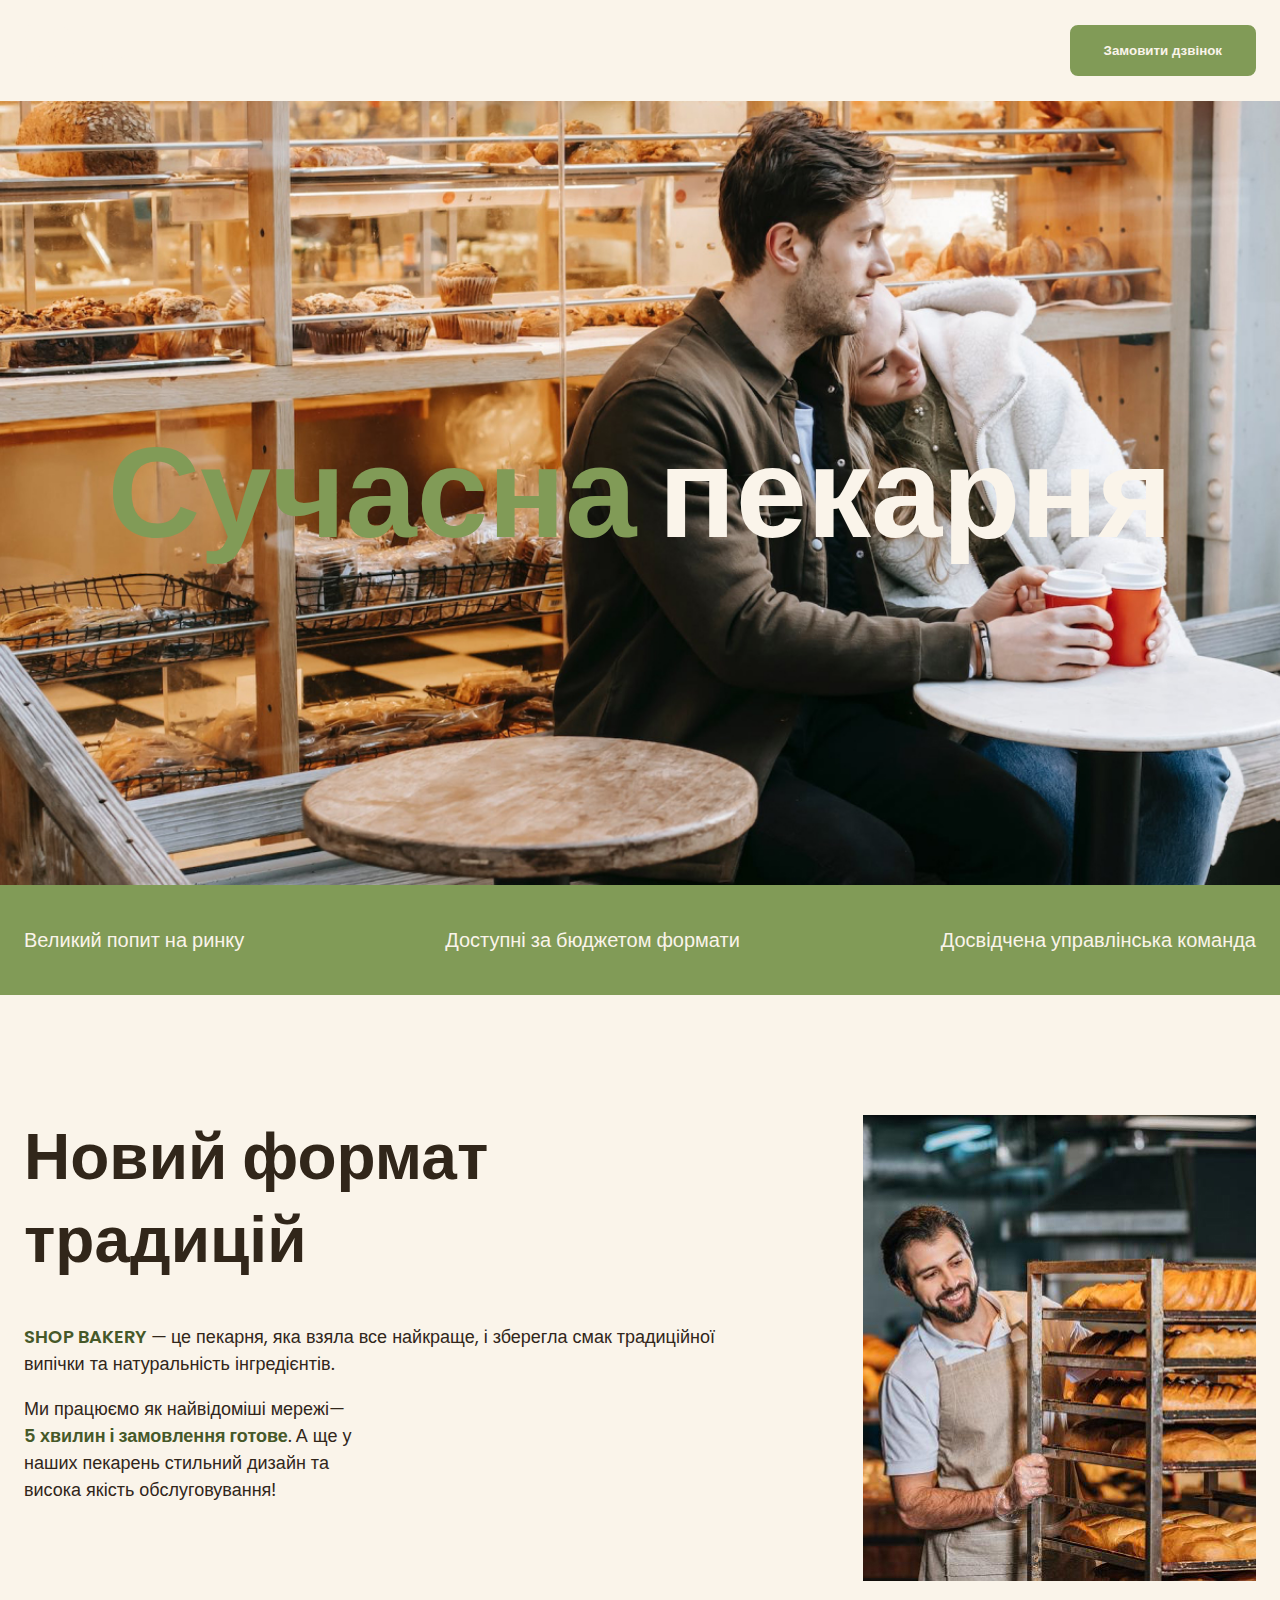
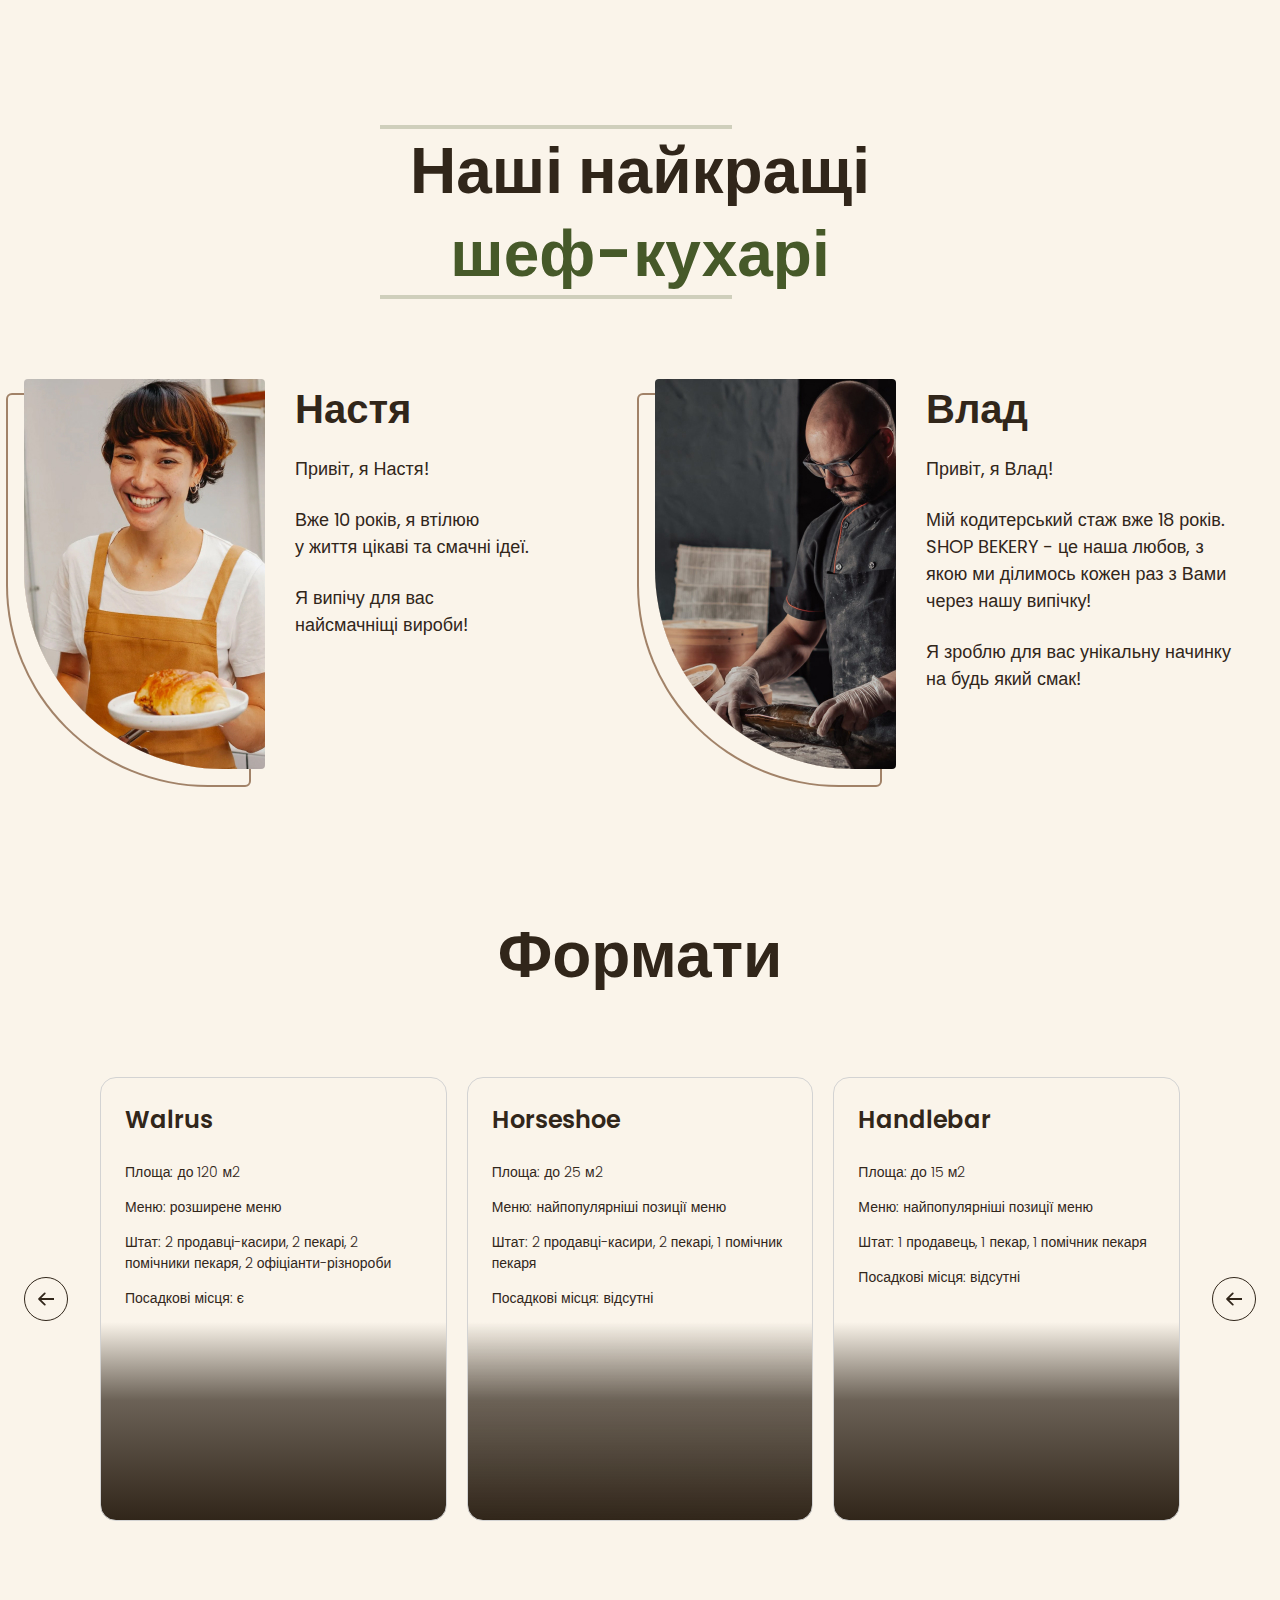
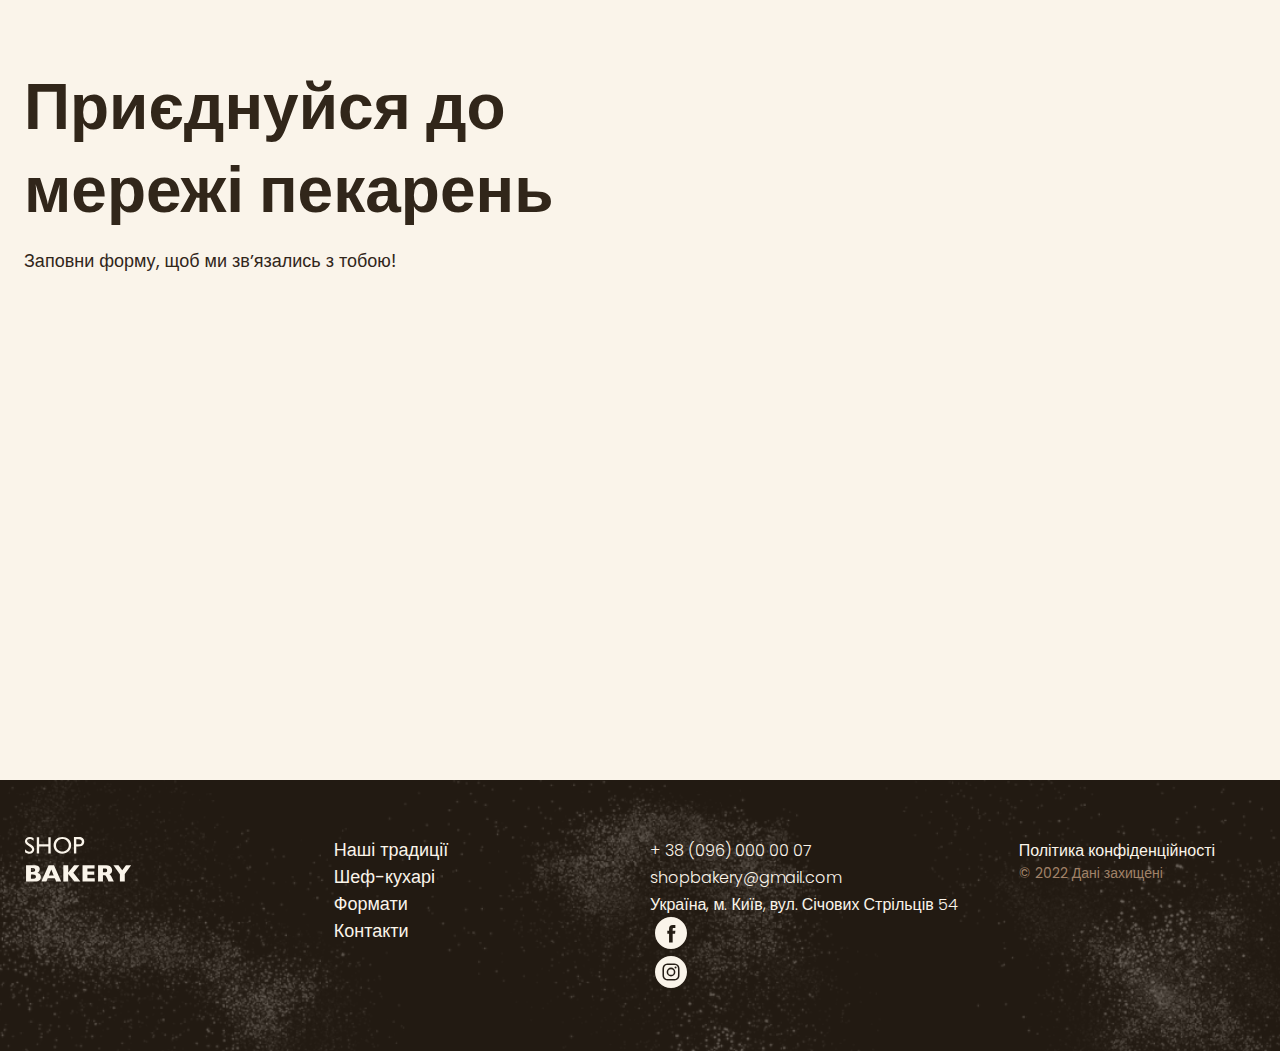
==== index.html @ 73af9a77 "I worked with the chief section. Worked with the contact section (positioning) and worked with the l" ====
<!DOCTYPE html>
<html lang="uk">
  <head>
    <meta charset="UTF-8" />
    <meta http-equiv="X-UA-Compatible" content="IE=edge" />
    <meta name="viewport" content="width=device-width, initial-scale=1.0" />
    <title>Сучасна пекарня</title>
    <!-- Styles -->
    <link rel="stylesheet" href="./css/styles.css" />
  </head>
  <body>
    <header>
      <div class="container">
        <div class="header-container">
          <nav class="header-nav">
            <a href="./">
              <img src="./images/logo.svg" alt="Логотип сучасної пекарні" />
            </a>
            <ul class="header-menu">
              <li>
                <a class="link" href="#traditions-section">Наші традиції</a>
              </li>
              <li>
                <a class="link" href="#chefs-section">Шеф-кухарі</a>
              </li>
              <li>
                <a class="link" href="#formats-section">Формати</a>
              </li>
              <li>
                <a class="link" href="#contact-section">Контакти</a>
              </li>
            </ul>
          </nav>
          <button class="button" type="button">Замовити дзвінок</button>
        </div>
      </div>
    </header>
    <main>
      <section class="hero-section">
        <div class="container">
          <h1 class="hero-title">
            <span class="accent">Сучасна</span> пекарня
          </h1>
        </div>
      </section>

      <section class="advantages-section">
        <div class="container">
          <h2 class="visually-hidden">Наші переваги</h2>
          <ul class="advantages-list">
            <li class="advantages-item">Великий попит на ринку</li>
            <li class="advantages-item">Доступні за бюджетом формати</li>
            <li class="advantages-item">Досвідчена управлінська команда</li>
          </ul>
        </div>
      </section>

      <section class="traditions-section section" id="traditions-section">
        <div class="container">
          <div class="traditions-container">
            <div class="traditons-content">
              <h2 class="traditions-title section-title">
                Новий формат традицій
              </h2>

              <p class="traditions-text">
                <span class="brand uppercase">shop bakery</span> — це пекарня,
                яка взяла все найкраще, і зберегла смак традиційної випічки та
                натуральність інгредієнтів.
              </p>
              <p class="traditions-text limited">
                Ми працюємо як найвідоміші мережі—
                <span class="brand">5 хвилин і замовлення готове</span>. А ще у
                наших пекарень стильний дизайн та висока якість обслуговування!
              </p>
            </div>
            <img
              src="./images/backer-man.jpg"
              alt="Чоловік пекар дивится на батони із посмішкою"
            />
          </div>
        </div>
      </section>

      <section class="section" id="chefs-section">
        <div class="container">
          <h2 class="chefs-title section-title centered">
            Наші найкращі <span class="accent">шеф-кухарі</span>
          </h2>

          <ul class="chefs-list">
            <li class="chefs-item">
              <article class="chef-card">
                <img
                  class="chef-photo"
                  src="./images/nastya-chef.jpg"
                  alt="Nastya chef"
                />
                <div>
                  <h3 class="chef-title">Настя</h3>
                  <div class="chef-text">
                    <p>Привіт, я Настя!</p>
                    <p>
                      Вже 10 років, я втілюю <br />
                      у життя цікаві та смачні ідеї.
                    </p>
                    <p>
                      Я випічу для вас <br />
                      найсмачніщі вироби!
                    </p>
                  </div>
                </div>
              </article>
            </li>

            <li class="chefs-item">
              <article class="chef-card">
                <img
                  class="chef-photo"
                  src="./images/vlad-chef.jpg"
                  alt="Vlad chef"
                />
                <div>
                  <h3 class="chef-title">Влад</h3>
                  <div class="chef-text">
                    <p>Привіт, я Влад!</p>
                    <p>
                      Мій кодитерський стаж вже 18 років. SHOP BEKERY - це наша
                      любов, з <br />
                      якою ми ділимось кожен раз з Вами через нашу випічку!
                    </p>
                    <p>
                      Я зроблю для вас унікальну начинку <br />на будь який
                      смак!
                    </p>
                  </div>
                </div>
              </article>
            </li>
          </ul>
        </div>
      </section>

      <section class="section" id="formats-section">
        <div class="container">
          <h2 class="formats-title section-title centered">Формати</h2>
          <div class="formats-container">
            <button class="carousel-button" type="button">
              <svg width="16" height="16">
                <use href="./images/icons.svg#icon-arrow"></use>
              </svg>
            </button>
            <ul class="formats-list">
              <li class="formats-item">
                <article class="format-card">
                  <h3 class="format-title" lang="en">Walrus</h3>
                  <div class="format-text">
                    <p>Площа: до 120 м2</p>
                    <p>Меню: розширене меню</p>
                    <p>
                      Штат: 2 продавці-касири, 2 пекарі, 2 помічники пекаря, 2
                      офіціанти-різнороби
                    </p>
                    <p>Посадкові місця: є</p>
                  </div>
                </article>
              </li>
              <li class="formats-item">
                <article class="format-card">
                  <h3 class="format-title" lang="en">Horseshoe</h3>
                  <div class="format-text">
                    <p>Площа: до 25 м2</p>
                    <p>Меню: найпопулярніші позиції меню</p>
                    <p>Штат: 2 продавці-касири, 2 пекарі, 1 помічник пекаря</p>
                    <p>Посадкові місця: відсутні</p>
                  </div>
                </article>
              </li>
              <li class="formats-item">
                <article class="format-card">
                  <h3 class="format-title" lang="en">Handlebar</h3>
                  <div class="format-text">
                    <p>Площа: до 15 м2</p>
                    <p>Меню: найпопулярніші позиції меню</p>
                    <p>Штат: 1 продавець, 1 пекар, 1 помічник пекаря</p>
                    <p>Посадкові місця: відсутні</p>
                  </div>
                </article>
              </li>
            </ul>
            <button class="carousel-button" type="button">
              <svg width="16" height="16">
                <use href="./images/icons.svg#icon-arrow"></use>
              </svg>
            </button>
          </div>
        </div>
      </section>

      <section class="contact-section section" id="contact-section">
        <div class="container">
          <div class="contact-container">
            <div class="contact-form">
              <h2 class="contact-title section-title">
                Приєднуйся до мережі пекарень
              </h2>
              <p>Заповни форму, щоб ми звʼязались з тобою!</p>
              <!-- form -->
            </div>
            <iframe
              class="contact-map"
              title="Google maps"
              src="https://www.google.com/maps/embed?pb=!1m18!1m12!1m3!1d2540.1638712576914!2d30.48865857684021!3d50.456673086915266!2m3!1f0!2f0!3f0!3m2!1i1024!2i768!4f13.1!3m3!1m2!1s0x40d4ce637bfe1717%3A0x5370c2254ad1b952!2z0LLRg9C70LjRhtGPINCh0ZbRh9C-0LLQuNGFINCh0YLRgNGW0LvRjNGG0ZbQsiwgNTQsINCa0LjRl9CyLCAwMjAwMA!5e0!3m2!1suk!2sua!4v1701358318110!5m2!1suk!2sua"
              width="603"
              height="595"
              style="border: 0"
              allowfullscreen=""
              loading="lazy"
              referrerpolicy="no-referrer-when-downgrade"
            ></iframe>
          </div>
        </div>
      </section>
    </main>
    <footer class="footer">
      <div class="container">
        <div class="footer-container">
          <nav class="footer-nav">
            <div class="footer-logo">
              <a href="#">
                <img src="./images/logo.svg" alt="Логотип сучасної пекарні" />
              </a>
            </div>
            <ul class="footer-menu">
              <li>
                <a class="link" href="#traditions-section">Наші традиції</a>
              </li>
              <li><a class="link" href="#chefs-section">Шеф-кухарі</a></li>
              <li><a class="link" href="#formats-section">Формати</a></li>
              <li><a class="link" href="#contact-section">Контакти</a></li>
            </ul>
          </nav>
          <address class="footer-address">
            <ul class="address-list">
              <li>
                <a class="address-link" href="tel:+380960000007">
                  + 38 (096) 000 00 07
                </a>
              </li>
              <li>
                <a class="address-link" href="mailto:shopbakery@gmail.com">
                  shopbakery@gmail.com
                </a>
              </li>
              <li>
                <a
                  class="address-link"
                  href="https://maps.app.goo.gl/zeaC7XxazHz6WxWD9"
                  target="_blank"
                >
                  Україна, м. Київ, вул. Січових Стрільців 54
                </a>
              </li>
              <li>
                <a href="#"></a>
                <svg class="address-icon" width="32" height="32">
                  <use href="./images/icons.svg#icon-facebook"></use>
                </svg>
              </li>
              <li>
                <a href="#"></a>
                <svg class="address-icon" width="32" height="32">
                  <use href="./images/icons.svg#icon-instagram"></use>
                </svg>
              </li>
            </ul>
            <div class="address-info">
              <a class="address-link" href="#" target="_blank">
                Політика конфіденційності
              </a>
              <p class="address-copyright">&copy; 2022 Дані захищені</p>
            </div>
          </address>
        </div>
      </div>
    </footer>
  </body>
</html>
---- css/styles.css ----
@font-face {
  font-display: swap;
  font-family: 'Poppins';
  font-style: normal;
  font-weight: 300;
  src: url('../fonts/poppins-v20-latin-300.woff2') format('woff2');
}

@font-face {
  font-display: swap;
  font-family: 'Poppins';
  font-style: normal;
  font-weight: 400;
  src: url('../fonts/poppins-v20-latin-regular.woff2') format('woff2');
}

@font-face {
  font-display: swap;
  font-family: 'Poppins';
  font-style: normal;
  font-weight: 600;
  src: url('../fonts/poppins-v20-latin-600.woff2') format('woff2');
}

@font-face {
  font-display: swap;
  font-family: 'Poppins';
  font-style: normal;
  font-weight: 900;
  src: url('../fonts/poppins-v20-latin-900.woff2') format('woff2');
}

:root {
  --color-primary-dark: #31261a;
  --color-primary-light: #faf4ea;
  --color-brand-dark: #465929;
  --color-brand-normal: #819b57;
  --color-brand-light: #cfcfbc;
  --color-secondary-dark: #a18268;
}
/* base */
*,
*::before,
*::after {
  box-sizing: border-box;
}
body {
  color: var(--color-primary-dark);
  background-color: var(--color-primary-light);
  font-family: 'Poppins', sans-serif;
  font-size: 18px;
  font-weight: 400;
  line-height: 1.5;
  margin: 0;
}
h1,
h2,
h3,
h4,
h5,
h6,
p {
  margin-top: 0;
}
a {
  display: inline-block;
}

address {
  font-style: normal;
}
ul {
  margin: 0;
  padding: 0;
  list-style-type: none;
}
.visually-hidden {
  position: absolute;
  left: -10000px;
  top: auto;
  width: 1px;
  height: 1px;
  overflow: hidden;
}
.section {
  padding: 48px 0;
}
.container {
  width: 100%;
  max-width: 1288px;
  margin: 0 auto;
  padding: 24px;
}
/* button */
.button {
  padding: 16px 32px;
  color: var(--color-primary-light);
  font-weight: 600;
  background-color: var(--color-brand-normal);
  border: 2px solid var(--color-brand-normal);
  border-radius: 8px;
  cursor: pointer;
}
.button:hover {
  color: var(--color-brand-dark);
  background-color: transparent;
}
/* link */
.link {
  color: var(--color-primary-light);
  text-decoration: none;
}
.link:hover {
  color: var(--color-brand-normal);
}
/* Header */
.header-container {
  display: flex;
  align-items: center;
  gap: 40px;
}
.header-nav {
  display: flex;
  align-items: center;
  flex-grow: 1;
  gap: 40px;
}
.header-menu {
  display: flex;
  gap: 64px;
  flex-grow: 1;
  justify-content: center;
}
/* hero section*/
.hero-section {
  padding: 272px 0;
  background-image: url('../images/hero-section-background.jpg');
  background-repeat: no-repeat;
  background-position: center top;
  background-size: cover;
}
.hero-title {
  margin-bottom: 0;
  color: var(--color-primary-light);
  text-align: center;
  font-size: 128px;
  font-weight: 900;
}
.hero-title .accent {
  color: var(--color-brand-normal);
}
/* advantages section*/
.advantages-section {
  padding: 16px 0;
  background-color: var(--color-brand-normal);
}
.advantages-list {
  display: flex;
  justify-content: space-between;
  gap: 40px;
}
.advantages-item {
  color: var(--color-primary-light);
  font-size: 20px;
  font-weight: 300;
}
.section-title {
  font-size: 64px;
  font-weight: 600;
  line-height: 1.3;
}
.section-title.centered {
  text-align: center;
}
.section-title .accent {
  color: var(--color-brand-dark);
}
/* Traditions section */
.traditions-section {
  padding-top: 96px;
}
.traditions-container {
  display: flex;
  justify-content: space-between;
  gap: 40px;
}
.traditons-content {
  max-width: 710px;
}
.traditions-title {
  margin-bottom: 42px;
}
.traditions-text .brand {
  color: var(--color-brand-dark);
  font-weight: 600;
}
.traditions-text .uppercase {
  text-transform: uppercase;
}
.traditions-text.limited {
  max-width: 335px;
}
/* Chef section  */
.chefs-title {
  max-width: 520px;
  margin: 0 auto 80px;
}
.chefs-title::after,
.chefs-title::before {
  display: block;
  width: 352px;
  border: 2px solid var(--color-brand-light);
  content: '';
}
.chefs-list {
  display: flex;
  gap: 40px 30px;
  flex-wrap: wrap;
}
.chefs-item {
  flex-basis: calc((100% - 30px) / 2);
}
.chef-card {
  display: flex;
  gap: 30px;
}
.chef-photo {
  border-radius: 4px 4px 4px 200px;
  box-shadow: -16px 16px 0 0 var(--color-primary-light),
    -16px 16px 0 2px var(--color-secondary-dark);
}
.chef-title {
  margin-bottom: 16px;
  font-size: 40px;
  font-weight: 600;
}
.chef-text p {
  margin-bottom: 24px;
}
.chef-text p:last-child {
  margin-bottom: 0;
}
/* Formats section */
.formats-container {
  display: flex;
  gap: 32px;
  align-items: center;
}
.formats-list {
  display: flex;
  gap: 20px;
  flex-wrap: wrap;
}
.formats-item {
  flex-basis: calc((100% - 40px) / 3);
}
.format-card {
  height: 444px;
  padding: 24px;
  background-image: linear-gradient(
    180deg,
    rgba(49, 38, 26, 0) 55.21%,
    rgba(49, 38, 26, 0.71) 72.92%,
    #31261a 100%
  );
  border: 1px solid lightgray; /*delete*/
  border-radius: 16px;
}
.format-title {
  font-size: 24px;
  font-weight: 600;
}
.formats-title {
  margin-bottom: 80px;
}
.format-text {
  font-size: 14px;
  font-weight: 300;
}
/* Carousel */
.carousel-button {
  display: flex;
  align-items: center;
  justify-content: center;
  flex-shrink: 0;
  width: 44px;
  height: 44px;
  padding: 0;
  fill: var(--color-primary-dark);
  background-color: transparent;
  border-radius: 50%;
  border: 1px solid var(--color-primary-dark);
  cursor: pointer;
}
.carousel-button:hover {
  background-color: var(--color-primary-dark);
  fill: var(--color-primary-light);
}
/* Contact section */
.contact-section {
  padding-bottom: 96px;
}
.contact-container {
  display: flex;
  gap: 32px;
}
.contact-title {
  margin-bottom: 16px;
}
.contact-map {
  border: 0;
  border-radius: 16px;
  flex-shrink: 0;
}
/* Footer */
.footer {
  padding: 32px 0;
}
.footer-container {
  display: flex;
  gap: 20px;
}
.footer-nav,
.footer-address {
  display: flex;
  flex-basis: 50%;
  gap: 20px;
}
.footer-logo,
.footer-menu {
  flex-grow: 1;
}
.address-list,
.address-info {
  flex-grow: 1;
}
.address-link {
  color: var(--color-primary-light);
  font-size: 16px;
  font-weight: 300;
  text-decoration: none;
}
.address-link:hover {
  color: var(--color-brand-normal);
  text-decoration: none;
}
.address-icon {
  fill: var(--color-primary-light);
}
.address-icon:hover {
  fill: var(--color-brand-normal);
}
.address-copyright {
  color: var(--color-secondary-dark);
  font-size: 14px;
}
.footer {
  background-image: url('../images/footer-background.png');
  background-color: var(--color-primary-dark);
  background-repeat: no-repeat;
  background-position: center;
  background-size: cover;
}
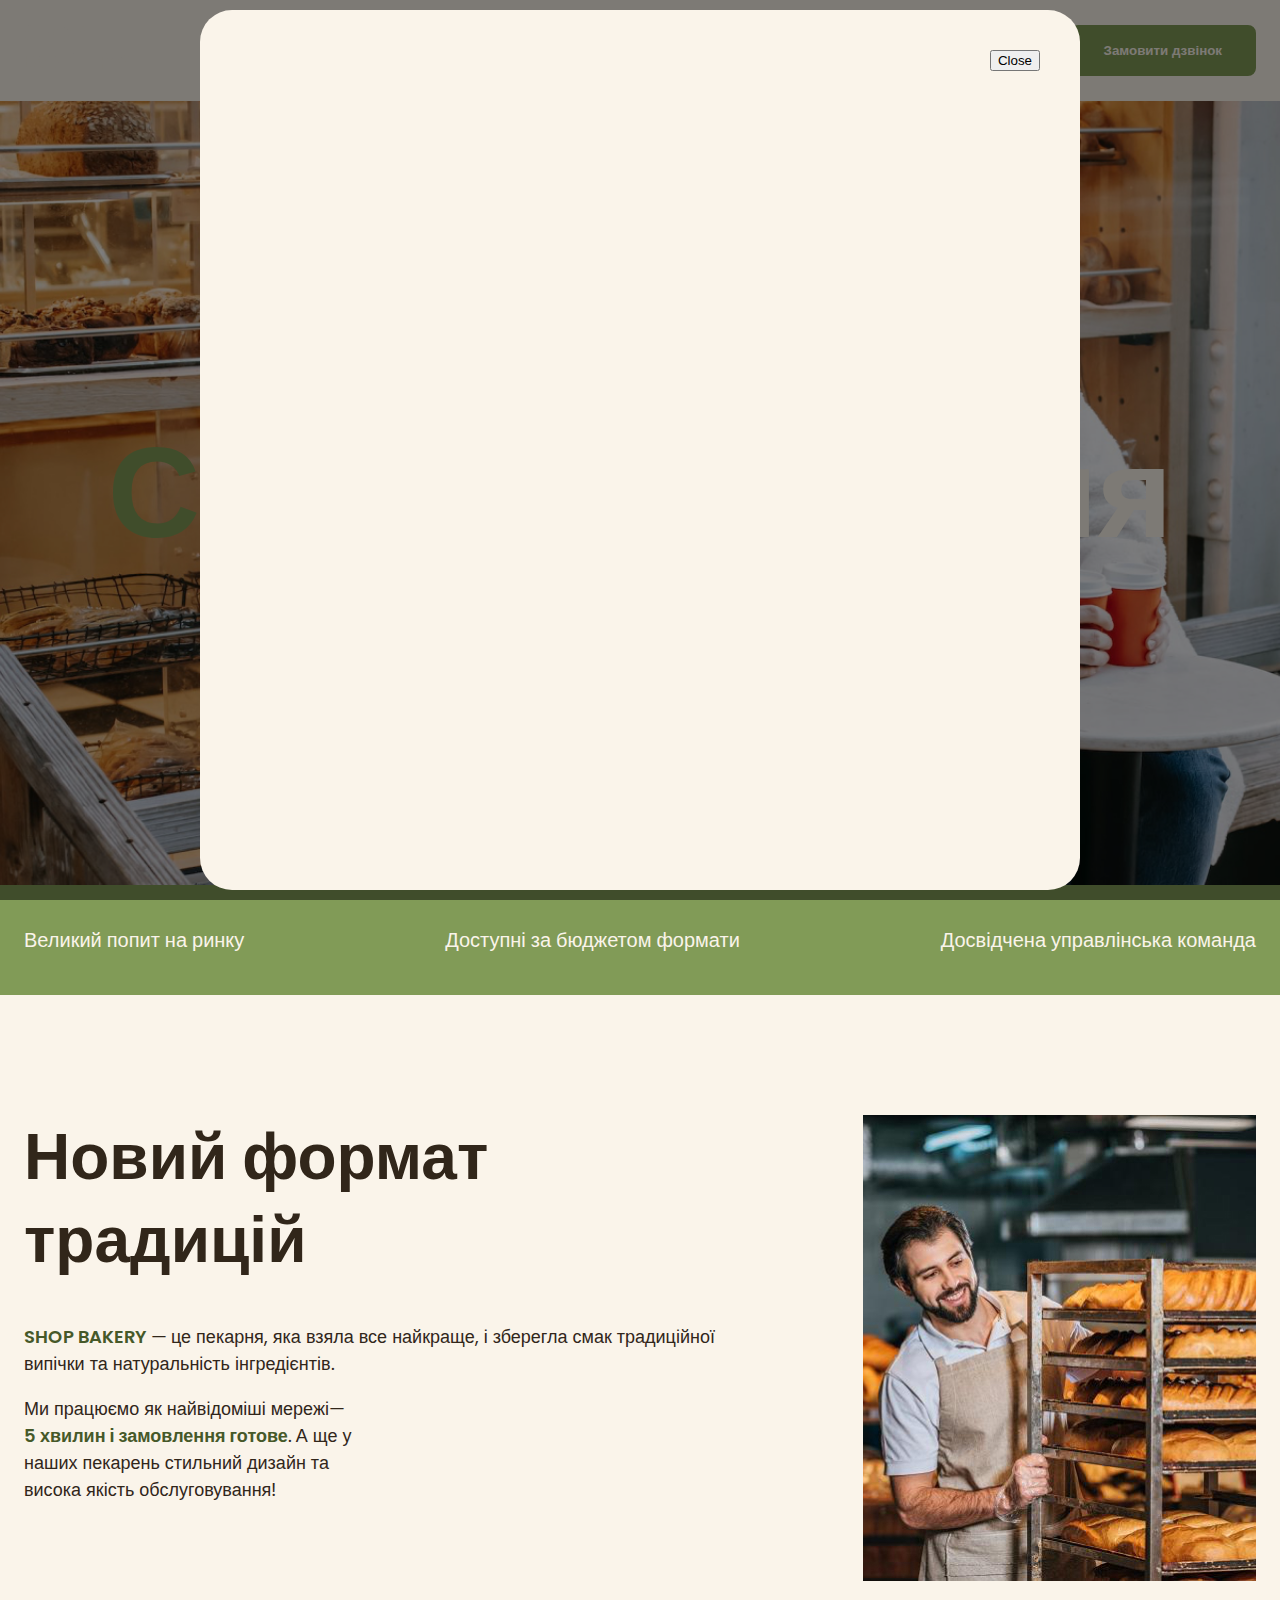
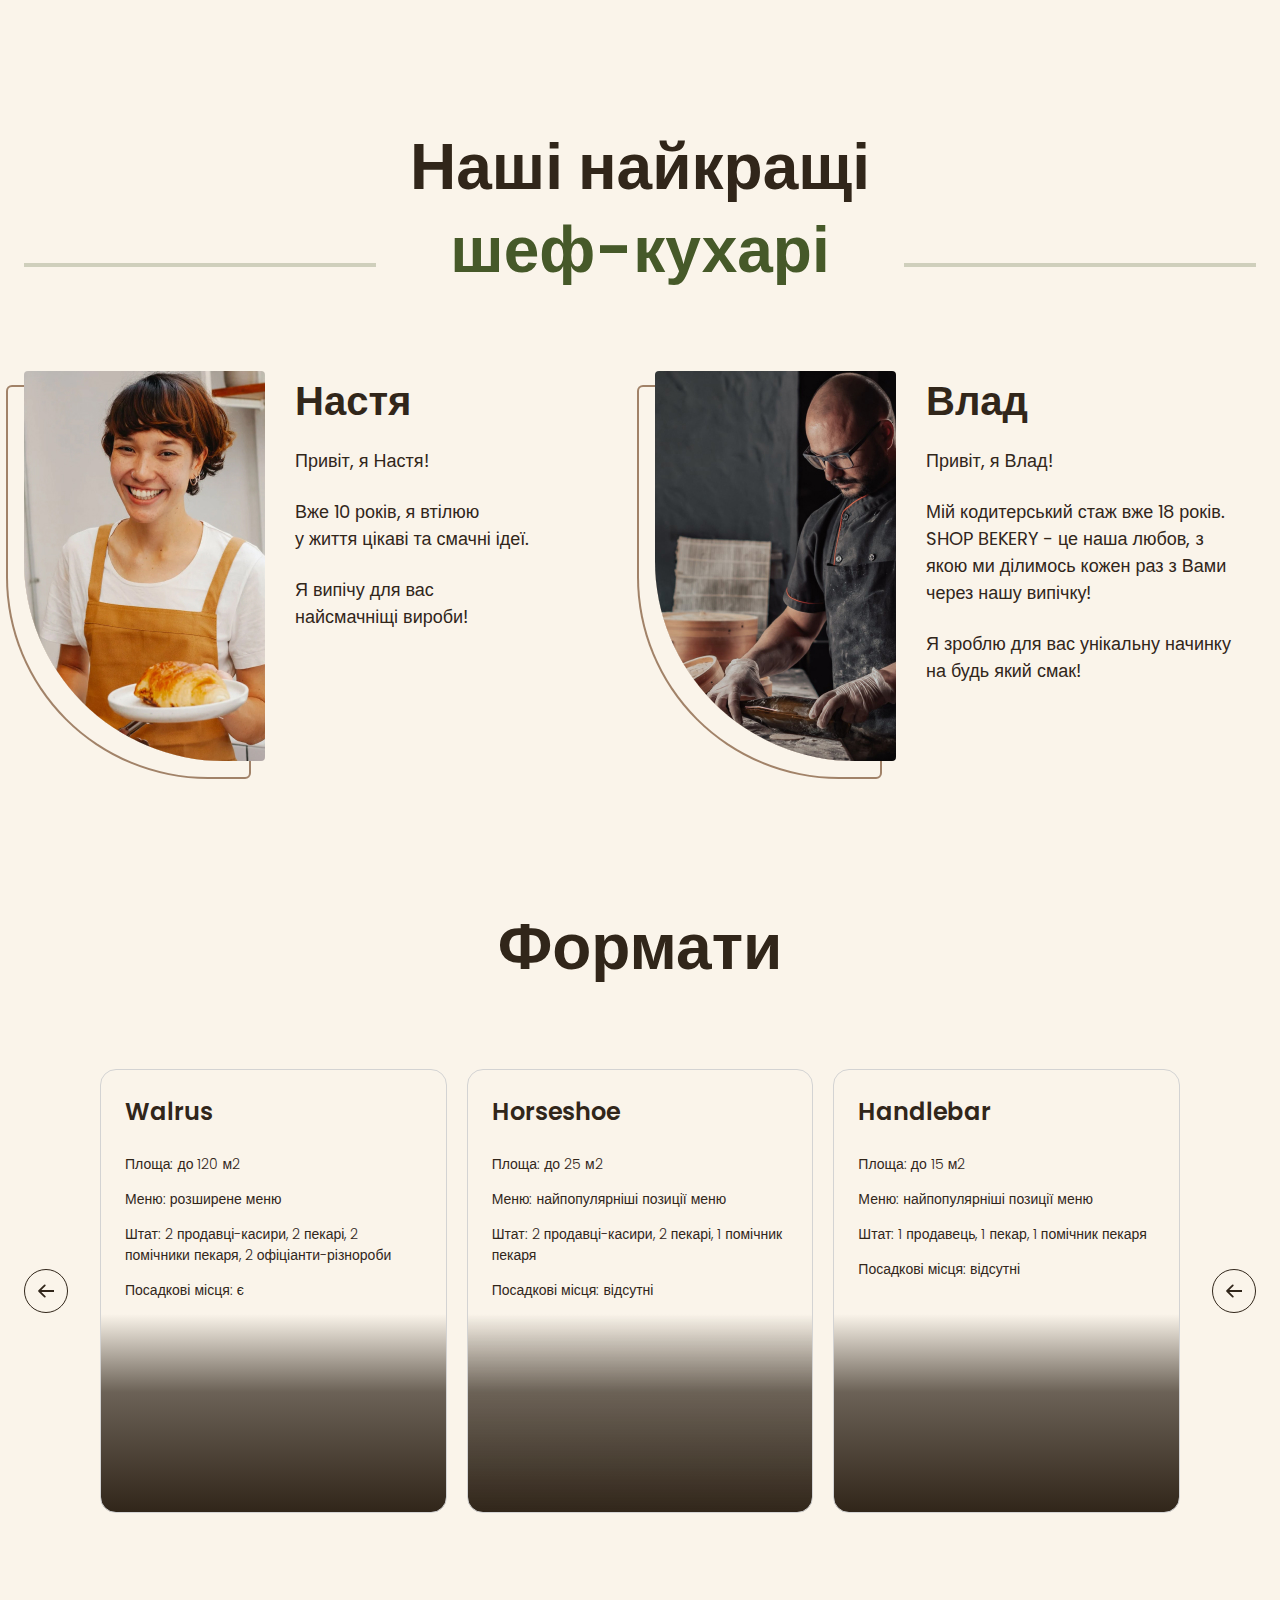
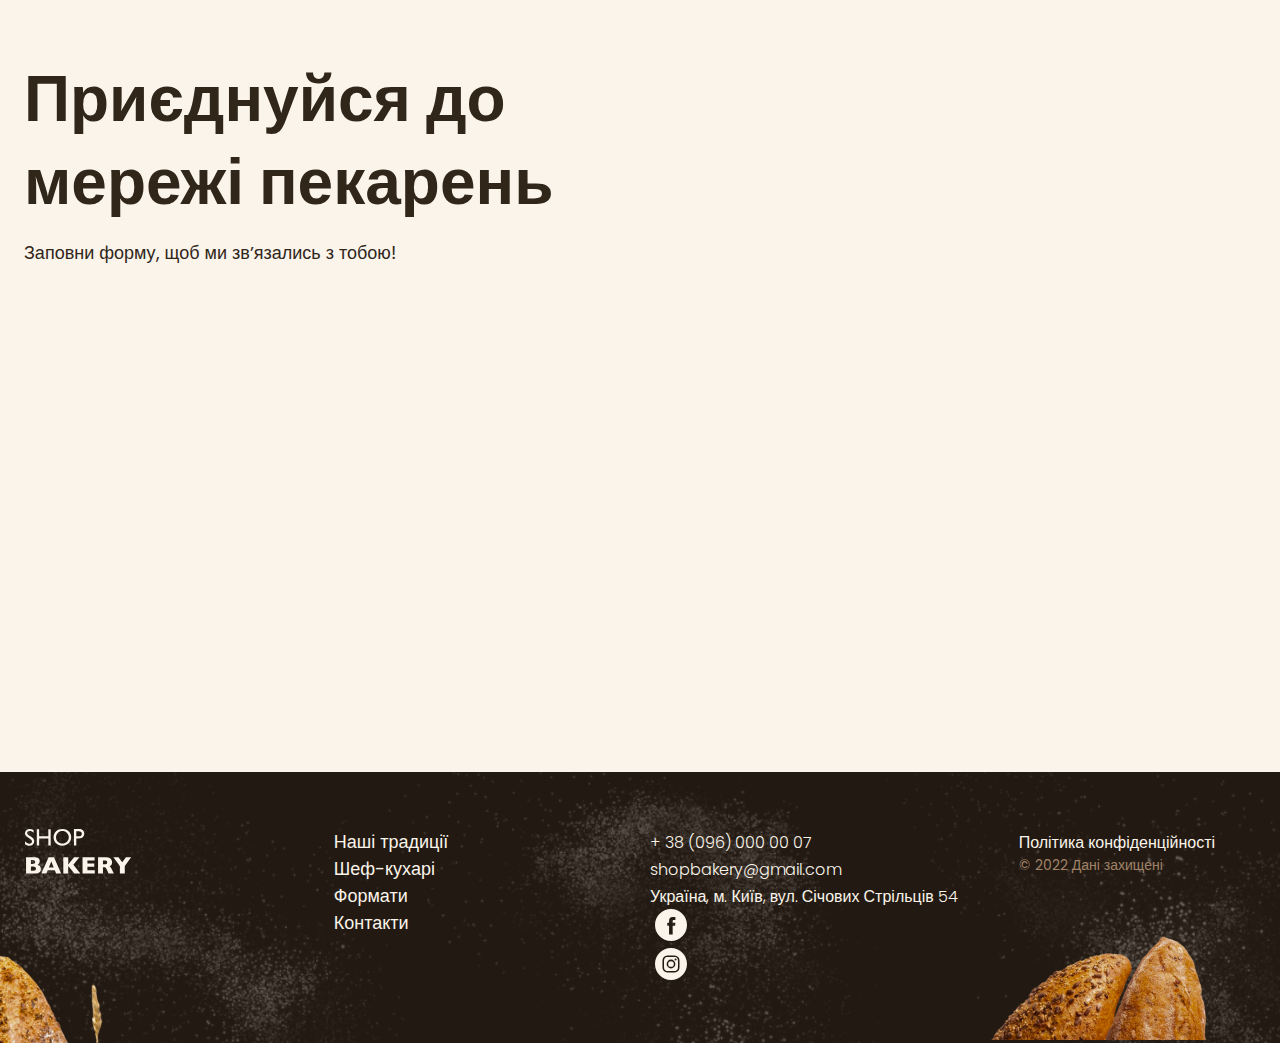
==== commit e355b15e: "Added positioning to elements in the footer and header section. Created a modal window. Created a js" ====
--- a/index.html
+++ b/index.html
@@ -31,7 +31,9 @@
               </li>
             </ul>
           </nav>
-          <button class="button" type="button">Замовити дзвінок</button>
+          <button class="button modal-btn-open" type="button">
+            Замовити дзвінок
+          </button>
         </div>
       </div>
     </header>
@@ -85,7 +87,7 @@
       <section class="section" id="chefs-section">
         <div class="container">
           <h2 class="chefs-title section-title centered">
-            Наші найкращі <span class="accent">шеф-кухарі</span>
+            Наші найкращі <br /><span class="accent">шеф-кухарі</span>
           </h2>
 
           <ul class="chefs-list">
@@ -284,5 +286,12 @@
         </div>
       </div>
     </footer>
+
+    <div class="backdrop">
+      <div class="modal">
+        <button class="modal-btn-close" type="button">Close</button>
+      </div>
+    </div>
+    <script src="/js/modal.js"></script>
   </body>
 </html>
--- a/css/styles.css
+++ b/css/styles.css
@@ -202,15 +202,22 @@
 }
 /* Chef section  */
 .chefs-title {
-  max-width: 520px;
+  position: relative;
   margin: 0 auto 80px;
 }
 .chefs-title::after,
 .chefs-title::before {
-  display: block;
+  position: absolute;
+  bottom: 24px;
   width: 352px;
   border: 2px solid var(--color-brand-light);
   content: '';
+}
+.chefs-title::before {
+  left: 0;
+}
+.chefs-title::after {
+  right: 0;
 }
 .chefs-list {
   display: flex;
@@ -315,6 +322,32 @@
 /* Footer */
 .footer {
   padding: 32px 0;
+  position: relative;
+  background-color: var(--color-primary-dark);
+  background-image: url('../images/footer-background.png');
+  background-repeat: no-repeat;
+  background-position: center;
+  background-size: cover;
+}
+.footer::before,
+.footer::after {
+  position: absolute;
+  bottom: 0;
+  background-repeat: no-repeat;
+  content: '';
+}
+
+.footer::before {
+  width: 180px;
+  height: 120px;
+  left: 0;
+  background-image: url('/images/decor-bread-small.png');
+}
+.footer::after {
+  width: 380px;
+  height: 190px;
+  right: 0;
+  background-image: url('/images/decor-bread-large.png');
 }
 .footer-container {
   display: flex;
@@ -342,7 +375,6 @@
 }
 .address-link:hover {
   color: var(--color-brand-normal);
-  text-decoration: none;
 }
 .address-icon {
   fill: var(--color-primary-light);
@@ -354,10 +386,34 @@
   color: var(--color-secondary-dark);
   font-size: 14px;
 }
-.footer {
-  background-image: url('../images/footer-background.png');
-  background-color: var(--color-primary-dark);
-  background-repeat: no-repeat;
-  background-position: center;
-  background-size: cover;
-}
+
+/* Modal */
+
+.backdrop {
+  position: fixed;
+  top: 0;
+  right: 0;
+  left: 0;
+  bottom: 0;
+  display: flex;
+  justify-content: center;
+  align-items: center;
+  background-color: rgba(0, 0, 0, 0.5);
+}
+.modal {
+  position: relative;
+  width: 880px;
+  height: 880px;
+  background-color: var(--color-primary-light);
+  border-radius: 32px;
+}
+.backdrop.is-hidden {
+  opacity: 0;
+  visibility: hidden;
+  pointer-events: none;
+}
+.modal-btn-close {
+  position: absolute;
+  top: 40px;
+  right: 40px;
+}
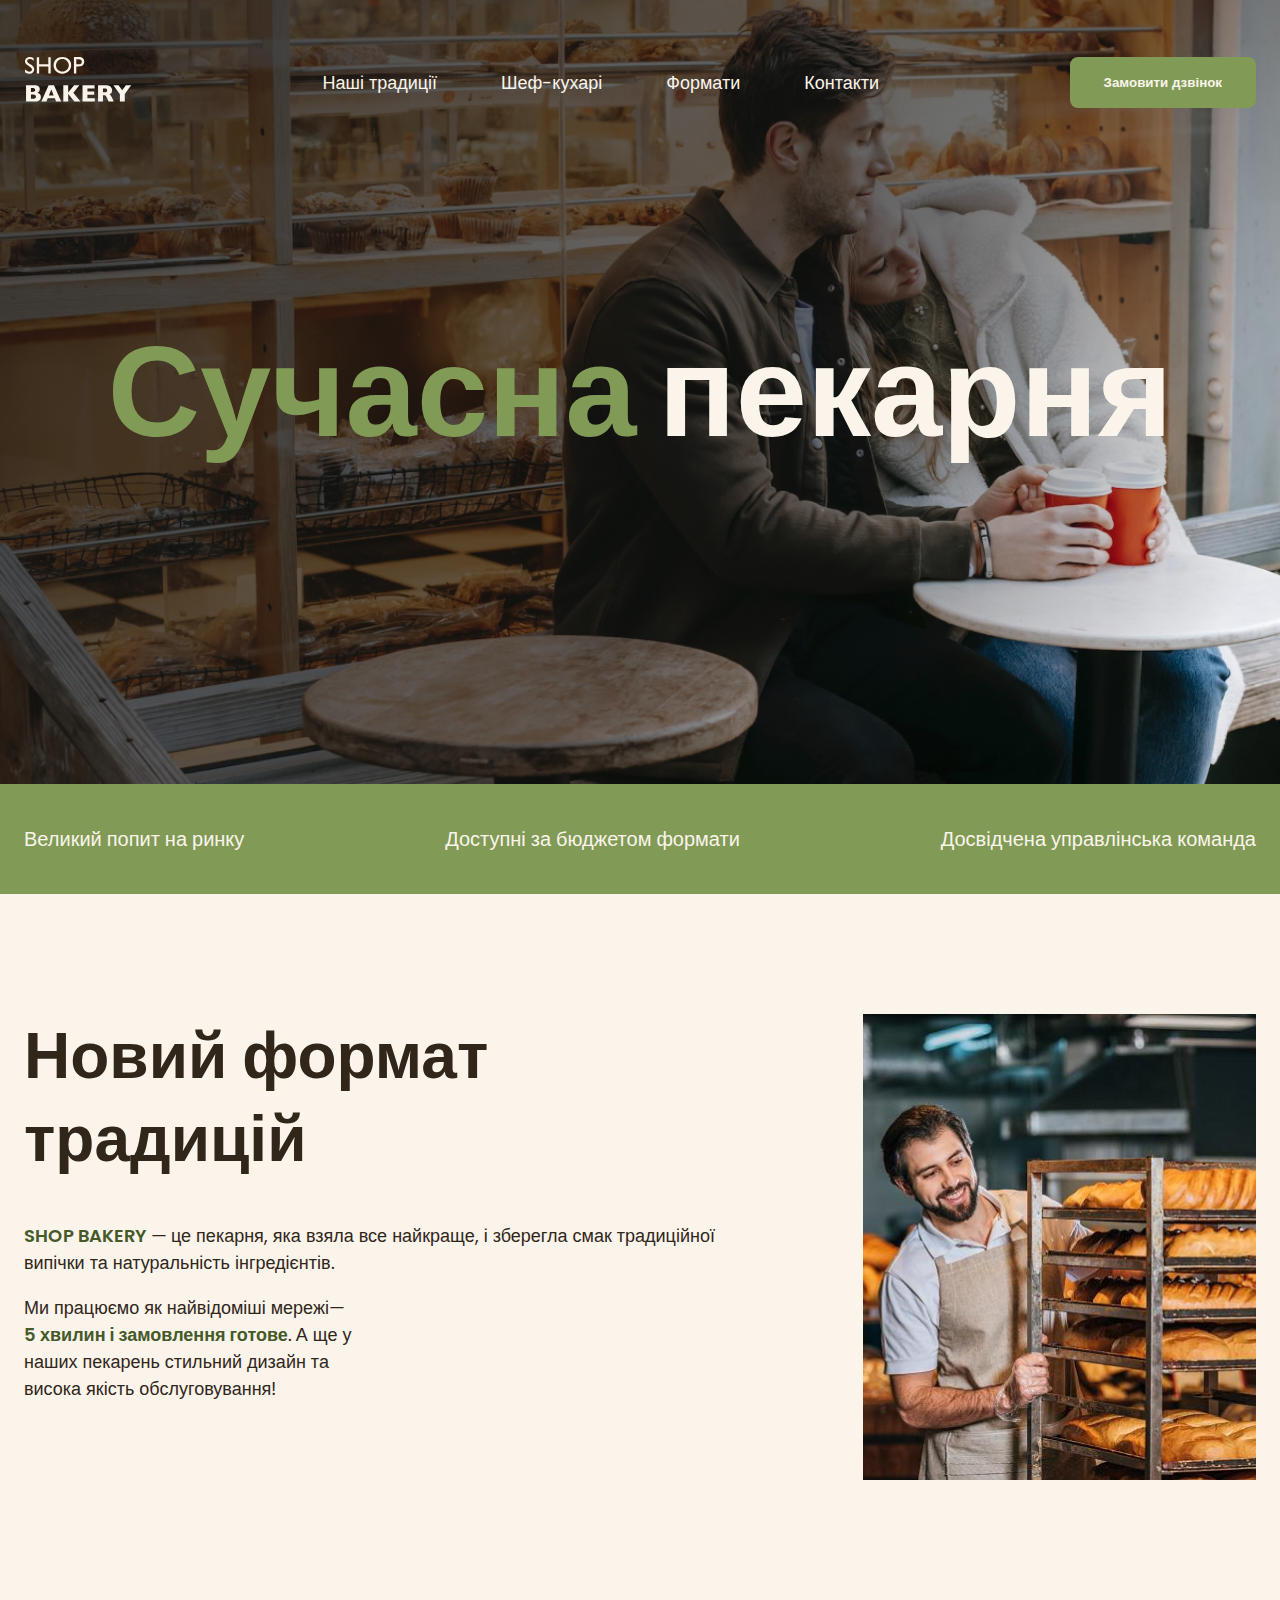
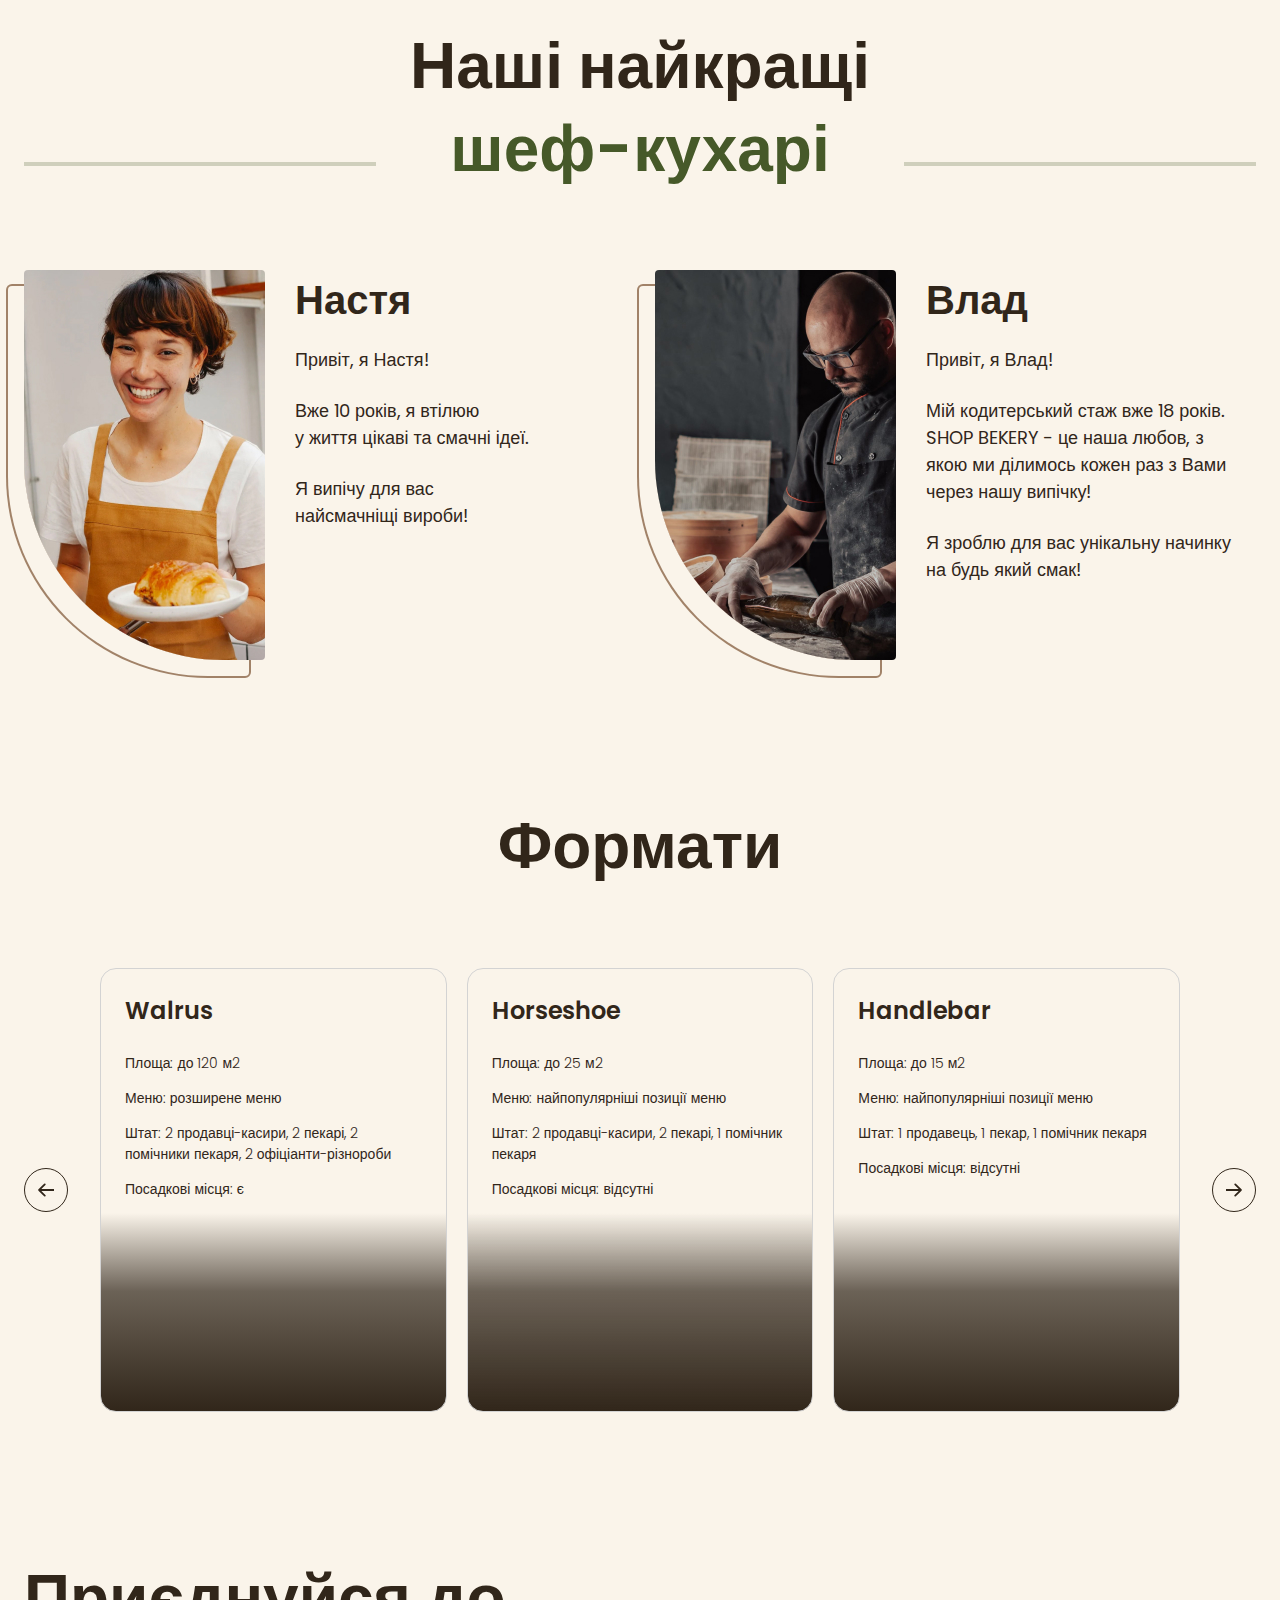
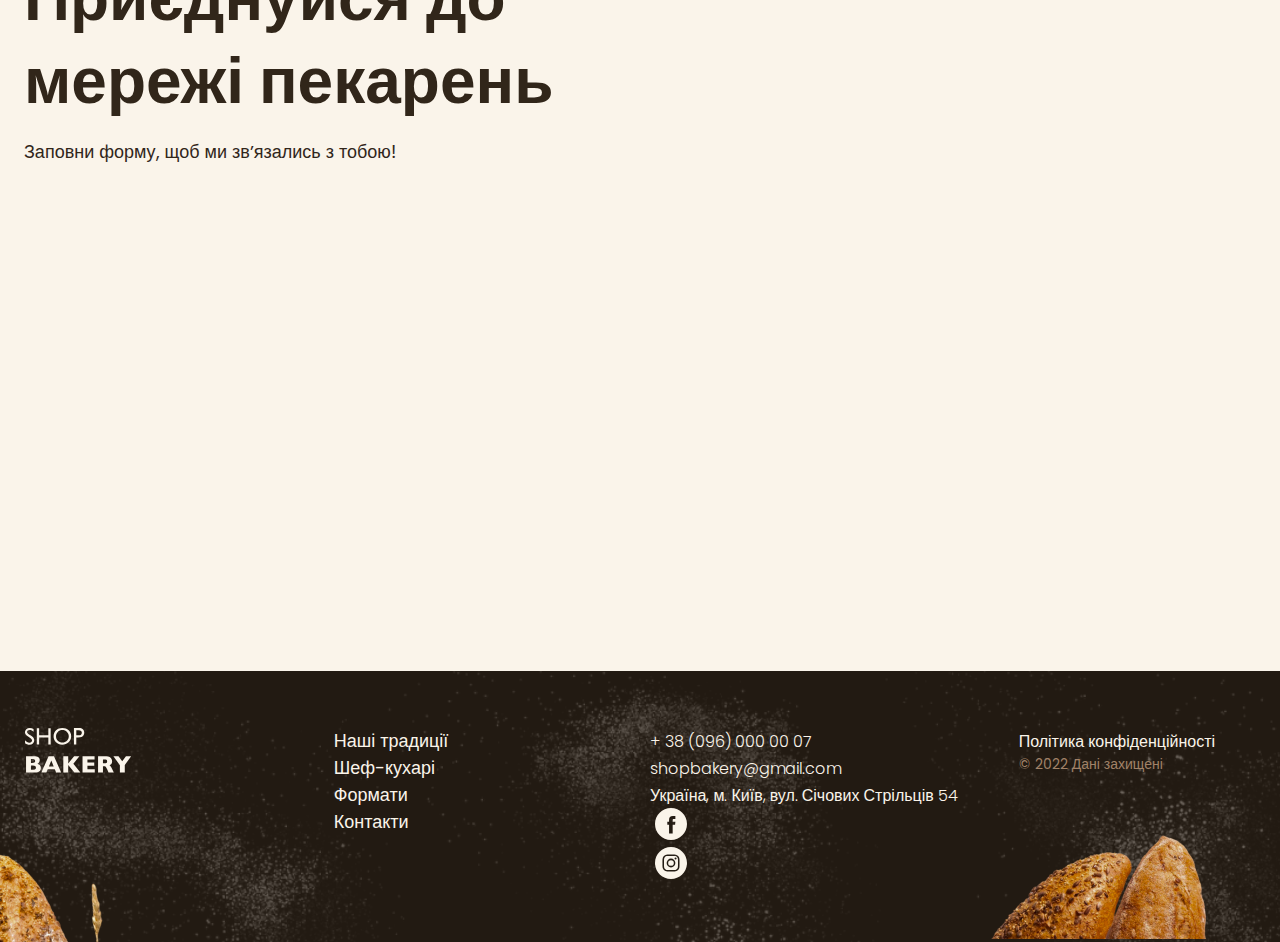
==== commit 7e73e2f1: "I added positioning to the header image and applied a gradient on top. Added a ripple to the links i" ====
--- a/index.html
+++ b/index.html
@@ -9,7 +9,7 @@
     <link rel="stylesheet" href="./css/styles.css" />
   </head>
   <body>
-    <header>
+    <header class="header">
       <div class="container">
         <div class="header-container">
           <nav class="header-nav">
@@ -190,7 +190,7 @@
                 </article>
               </li>
             </ul>
-            <button class="carousel-button" type="button">
+            <button class="carousel-button next" type="button">
               <svg width="16" height="16">
                 <use href="./images/icons.svg#icon-arrow"></use>
               </svg>
@@ -287,7 +287,7 @@
       </div>
     </footer>
 
-    <div class="backdrop">
+    <div class="backdrop is-hidden">
       <div class="modal">
         <button class="modal-btn-close" type="button">Close</button>
       </div>
--- a/css/styles.css
+++ b/css/styles.css
@@ -109,11 +109,19 @@
 .link {
   color: var(--color-primary-light);
   text-decoration: none;
+  transition: color 0.3s;
 }
 .link:hover {
   color: var(--color-brand-normal);
 }
 /* Header */
+.header {
+  position: absolute;
+  top: 0;
+  left: 0;
+  width: 100%;
+  padding-top: 32px;
+}
 .header-container {
   display: flex;
   align-items: center;
@@ -134,7 +142,13 @@
 /* hero section*/
 .hero-section {
   padding: 272px 0;
-  background-image: url('../images/hero-section-background.jpg');
+  background-image: linear-gradient(
+      127deg,
+      rgba(18, 18, 17, 0.78) 2.03%,
+      rgba(18, 18, 17, 0.6) 58.46%,
+      rgba(18, 18, 17, 0) 90.36%
+    ),
+    url('../images/hero-section-background.jpg');
   background-repeat: no-repeat;
   background-position: center top;
   background-size: cover;
@@ -272,6 +286,10 @@
   );
   border: 1px solid lightgray; /*delete*/
   border-radius: 16px;
+  transition: transform 0.5s;
+}
+.format-card:hover {
+  transform: scale(1.05);
 }
 .format-title {
   font-size: 24px;
@@ -303,6 +321,9 @@
   background-color: var(--color-primary-dark);
   fill: var(--color-primary-light);
 }
+.carousel-button.next {
+  transform: rotate(180deg);
+}
 /* Contact section */
 .contact-section {
   padding-bottom: 96px;
@@ -399,19 +420,26 @@
   justify-content: center;
   align-items: center;
   background-color: rgba(0, 0, 0, 0.5);
-}
-.modal {
-  position: relative;
-  width: 880px;
-  height: 880px;
-  background-color: var(--color-primary-light);
-  border-radius: 32px;
-}
+  padding: 20px 0;
+  transition: opacity 0.3s, visibility 0.3s;
+}
+
 .backdrop.is-hidden {
   opacity: 0;
   visibility: hidden;
   pointer-events: none;
 }
+
+.modal {
+  position: relative;
+  width: 100%;
+  max-width: 880px;
+  height: 100%;
+  max-height: 880px;
+  background-color: var(--color-primary-light);
+  border-radius: 32px;
+}
+
 .modal-btn-close {
   position: absolute;
   top: 40px;
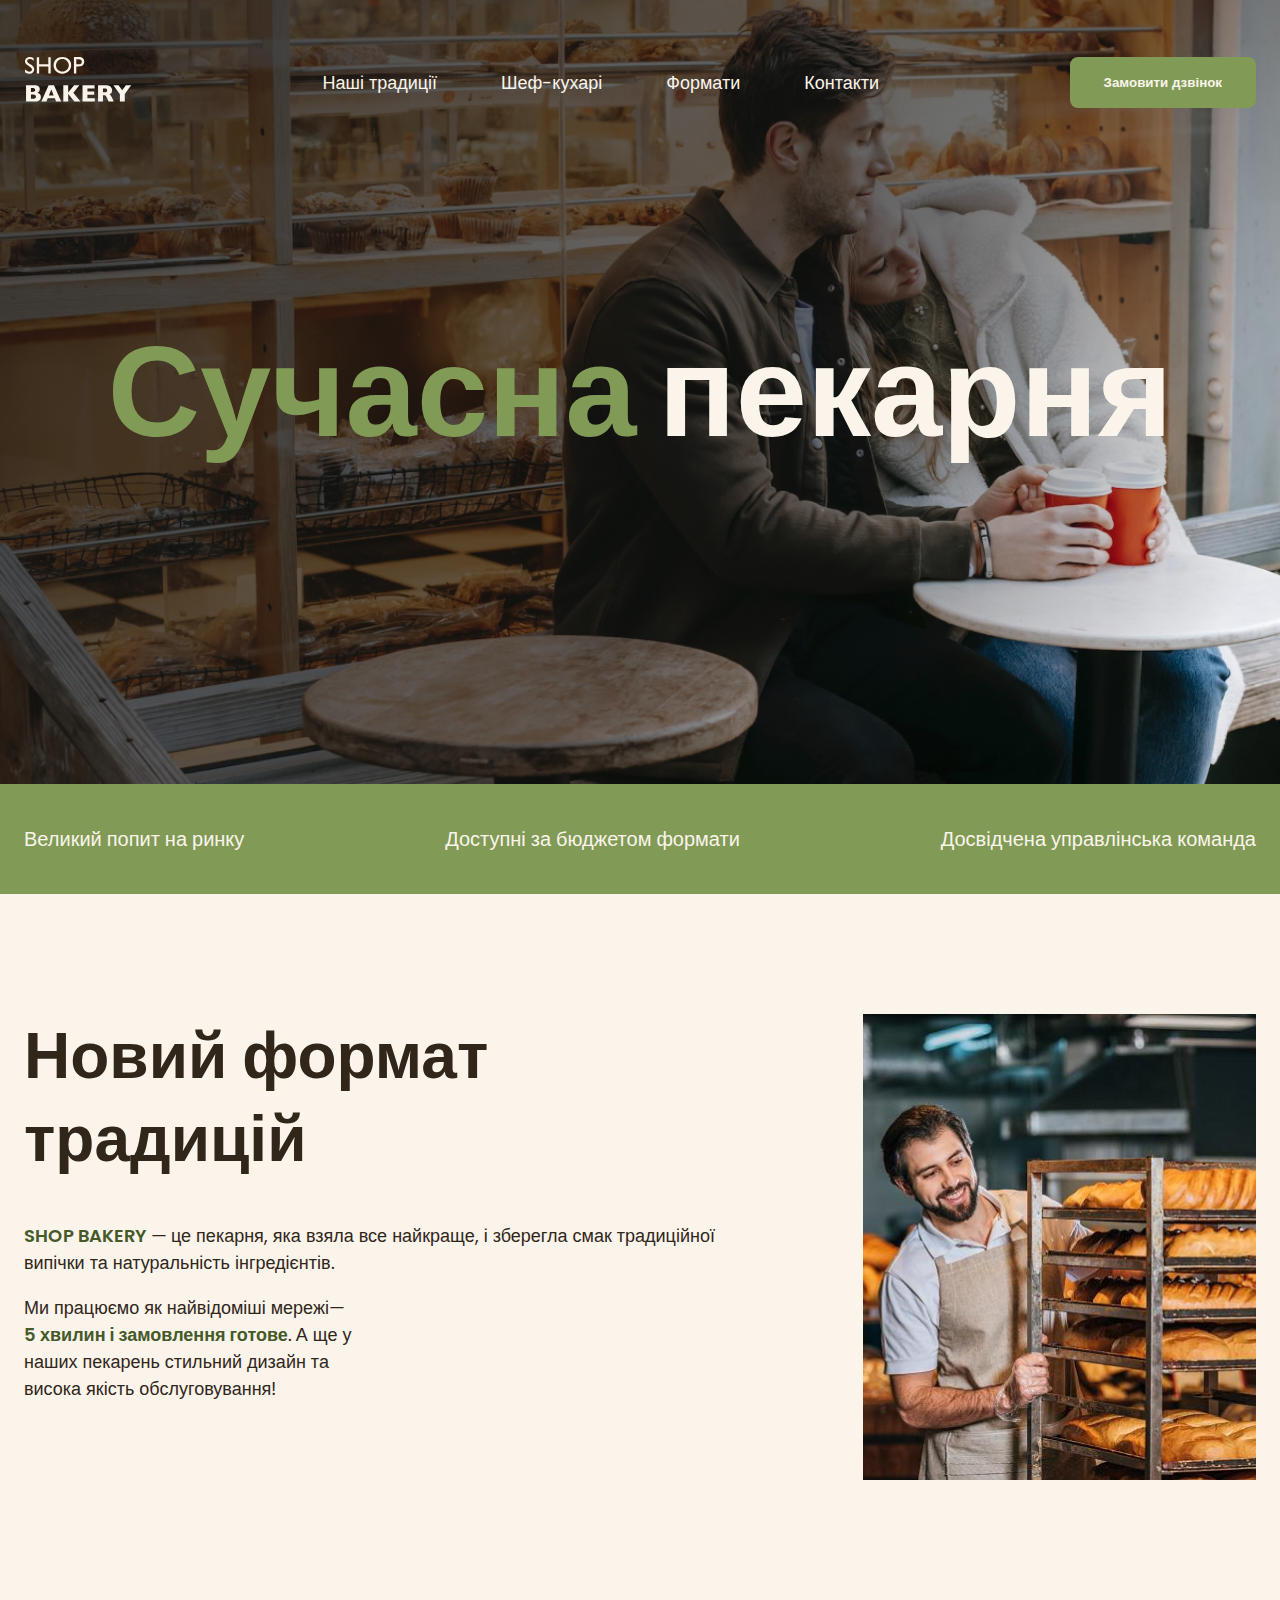
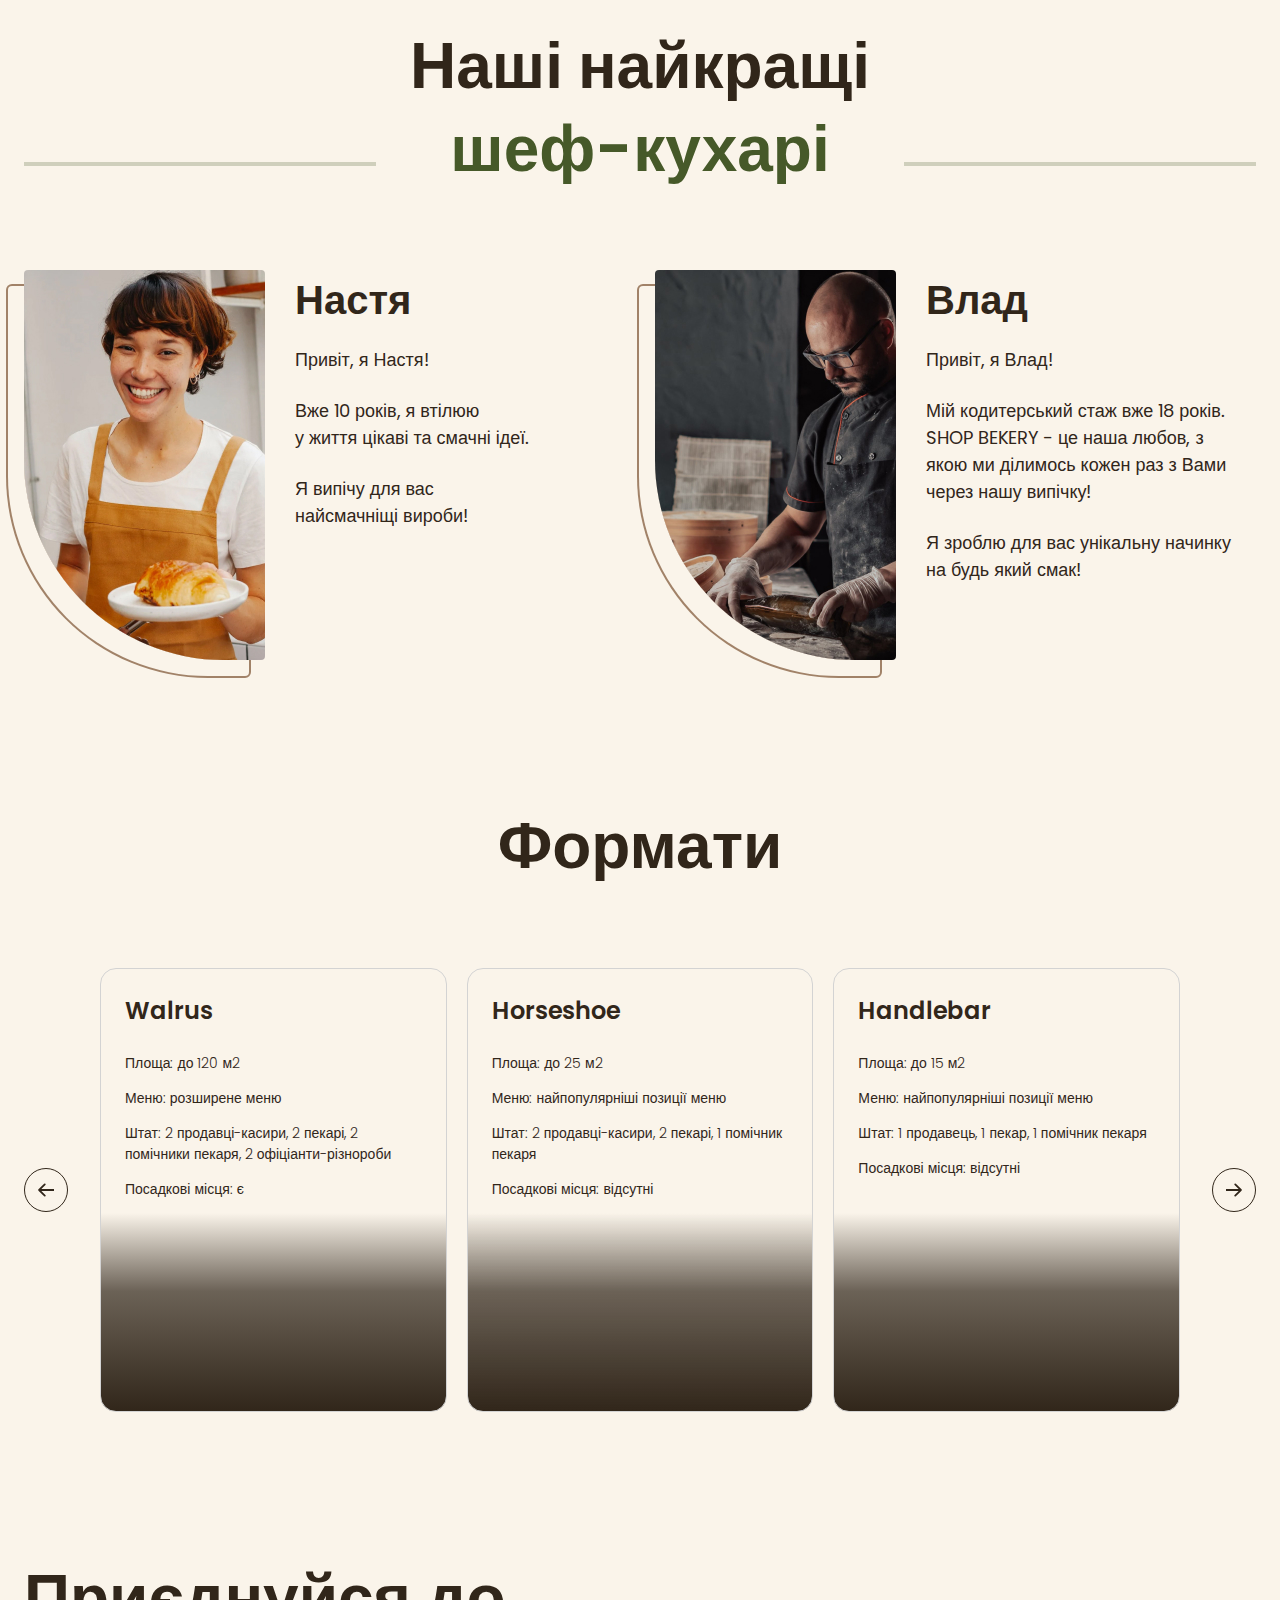
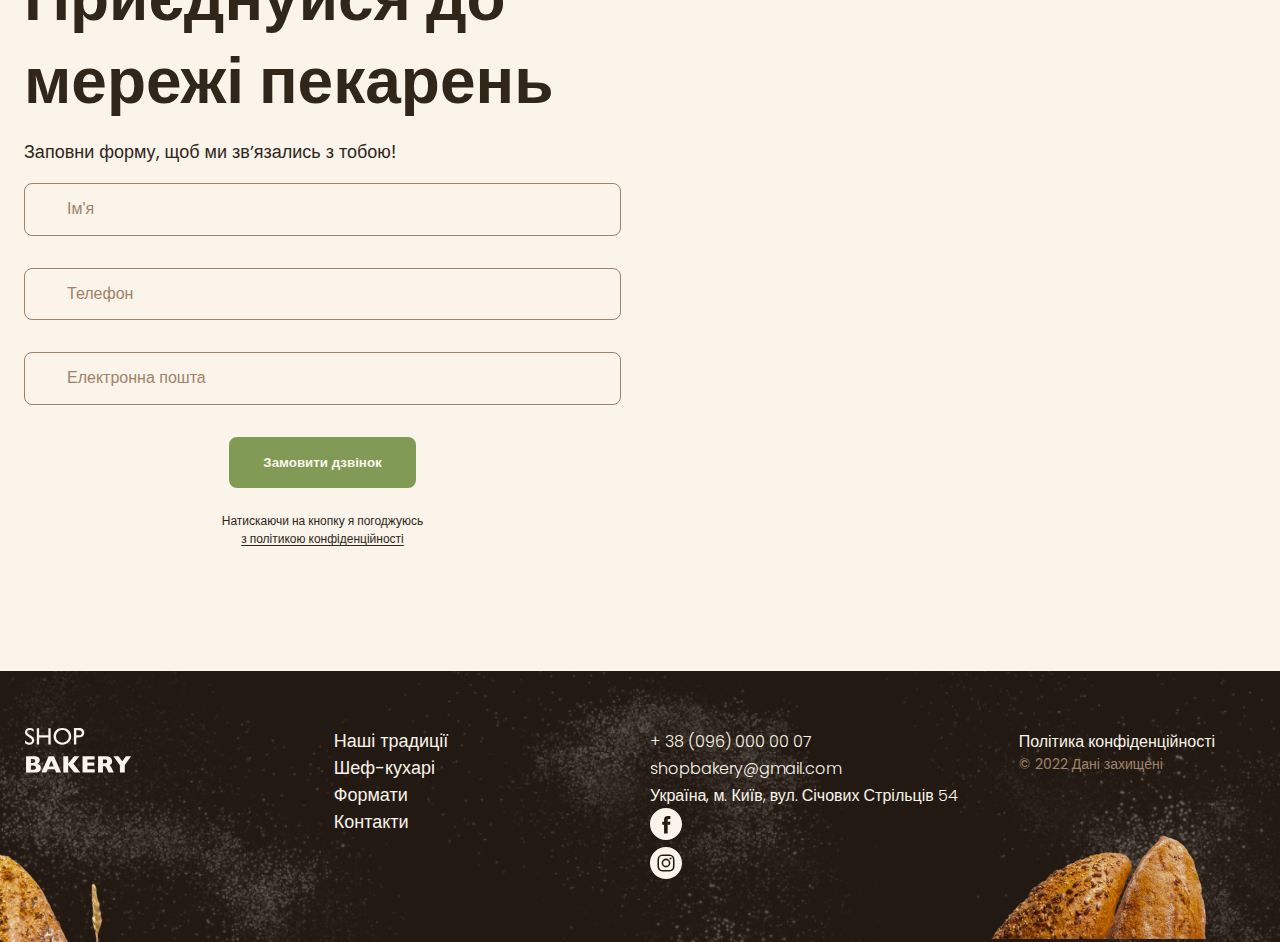
==== commit d1f3167f: "added functionality to the modal window and the contact section" ====
--- a/index.html
+++ b/index.html
@@ -208,6 +208,56 @@
               </h2>
               <p>Заповни форму, щоб ми звʼязались з тобою!</p>
               <!-- form -->
+              <form name="contact-form" autocomplete="off">
+                <div class="form-field">
+                  <label class="form-label visually-hidden" for="user-name">
+                    Ім'я
+                  </label>
+                  <input
+                    class="form-input"
+                    type="text"
+                    id="user-name"
+                    name="user-name"
+                    placeholder="Ім'я"
+                  />
+                </div>
+
+                <div class="form-field">
+                  <label class="form-label visually-hidden" for="user-tel">
+                    Телефон
+                  </label>
+                  <input
+                    class="form-input"
+                    type="tel"
+                    id="user-tel"
+                    name="user-tel"
+                    placeholder="Телефон"
+                  />
+                </div>
+                <div class="form-field">
+                  <label class="form-label visually-hidden" for="user-email">
+                    Електронна пошта
+                  </label>
+
+                  <input
+                    class="form-input"
+                    type="email"
+                    id="user-email"
+                    name="user-email"
+                    placeholder="Електронна пошта"
+                  />
+                </div>
+
+                <button class="form-button button" type="submit">
+                  Замовити дзвінок
+                </button>
+                <p class="form-terms">
+                  Натискаючи на кнопку я погоджуюсь
+                  <a class="form-terms-link" href="#"
+                    >з політикою конфіденційності</a
+                  >
+                </p>
+              </form>
             </div>
             <iframe
               class="contact-map"
@@ -264,16 +314,18 @@
                 </a>
               </li>
               <li>
-                <a href="#"></a>
-                <svg class="address-icon" width="32" height="32">
-                  <use href="./images/icons.svg#icon-facebook"></use>
-                </svg>
-              </li>
-              <li>
-                <a href="#"></a>
-                <svg class="address-icon" width="32" height="32">
-                  <use href="./images/icons.svg#icon-instagram"></use>
-                </svg>
+                <a href="#">
+                  <svg class="address-icon" width="32" height="32">
+                    <use href="./images/icons.svg#icon-facebook"></use>
+                  </svg>
+                </a>
+              </li>
+              <li>
+                <a href="#">
+                  <svg class="address-icon" width="32" height="32">
+                    <use href="./images/icons.svg#icon-instagram"></use>
+                  </svg>
+                </a>
               </li>
             </ul>
             <div class="address-info">
@@ -290,6 +342,56 @@
     <div class="backdrop is-hidden">
       <div class="modal">
         <button class="modal-btn-close" type="button">Close</button>
+        <h2>Замовити дзвінок</h2>
+        <p>Залишіть заявку та наш спеціаліст зв'яжеться з Вами!</p>
+        <form name="modal-form" autocomplete="off" novalidate>
+          <div class="form-field">
+            <label class="form-label visually-hidden" for="user-name">
+              Ім'я
+            </label>
+            <input
+              class="form-input"
+              type="text"
+              id="user-name"
+              name="user-name"
+              placeholder="Ім'я"
+            />
+          </div>
+
+          <div class="form-field">
+            <label class="form-label visually-hidden" for="user-tel">
+              Телефон
+            </label>
+            <input
+              class="form-input"
+              type="tel"
+              id="user-tel"
+              name="user-tel"
+              placeholder="Телефон"
+            />
+          </div>
+          <div class="form-field">
+            <label class="form-label visually-hidden" for="user-email">
+              Електронна пошта
+            </label>
+
+            <input
+              class="form-input"
+              type="email"
+              id="user-email"
+              name="user-email"
+              placeholder="Електронна пошта"
+            />
+          </div>
+
+          <button class="form-button button" type="submit">
+            Замовити дзвінок
+          </button>
+          <p class="form-terms">
+            Натискаючи на кнопку я погоджуюсь
+            <a class="form-terms-link" href="#">з політикою конфіденційності</a>
+          </p>
+        </form>
       </div>
     </div>
     <script src="/js/modal.js"></script>
--- a/css/styles.css
+++ b/css/styles.css
@@ -100,6 +100,7 @@
   border: 2px solid var(--color-brand-normal);
   border-radius: 8px;
   cursor: pointer;
+  transition: background-color 0.3s, color 0.3s;
 }
 .button:hover {
   color: var(--color-brand-dark);
@@ -139,6 +140,7 @@
   flex-grow: 1;
   justify-content: center;
 }
+
 /* hero section*/
 .hero-section {
   padding: 272px 0;
@@ -316,6 +318,7 @@
   border-radius: 50%;
   border: 1px solid var(--color-primary-dark);
   cursor: pointer;
+  transition: background-color 0.3s, fill 0.3s;
 }
 .carousel-button:hover {
   background-color: var(--color-primary-dark);
@@ -393,12 +396,14 @@
   font-size: 16px;
   font-weight: 300;
   text-decoration: none;
+  transition: color 0.3s;
 }
 .address-link:hover {
   color: var(--color-brand-normal);
 }
 .address-icon {
   fill: var(--color-primary-light);
+  transition: fill 0.3s;
 }
 .address-icon:hover {
   fill: var(--color-brand-normal);
@@ -406,6 +411,7 @@
 .address-copyright {
   color: var(--color-secondary-dark);
   font-size: 14px;
+  transition: color 0.3s;
 }
 
 /* Modal */
@@ -436,8 +442,10 @@
   max-width: 880px;
   height: 100%;
   max-height: 880px;
+  padding: 128px;
   background-color: var(--color-primary-light);
   border-radius: 32px;
+  overflow-y: auto;
 }
 
 .modal-btn-close {
@@ -445,3 +453,49 @@
   top: 40px;
   right: 40px;
 }
+/* Form */
+.form-field {
+  margin-bottom: 32px;
+}
+
+.form-label {
+  display: block;
+}
+
+.form-input {
+  padding: 16px 42px;
+  width: 100%;
+  font-size: 16px;
+  line-height: 1.17;
+  border: 1px solid var(--color-secondary-dark);
+  border-radius: 8px;
+  background-color: transparent;
+}
+.form-input:focus {
+  border-color: var(--color-brand-normal);
+  outline: none;
+}
+.form-input::placeholder {
+  color: var(--color-secondary-dark);
+  font-size: 16px;
+  line-height: 1.17;
+}
+.form-input:focus::placeholder {
+  color: var(--color-primary-dark);
+}
+.form-button {
+  display: block;
+  margin: 0 auto 24px;
+}
+.form-terms {
+  margin: 0 auto;
+  max-width: 220px;
+  font-weight: 500;
+  font-size: 12px;
+  line-height: 1.5;
+  text-align: center;
+}
+.form-terms-link {
+  color: var(--color-primary-dark);
+  text-underline-offset: 2px;
+}
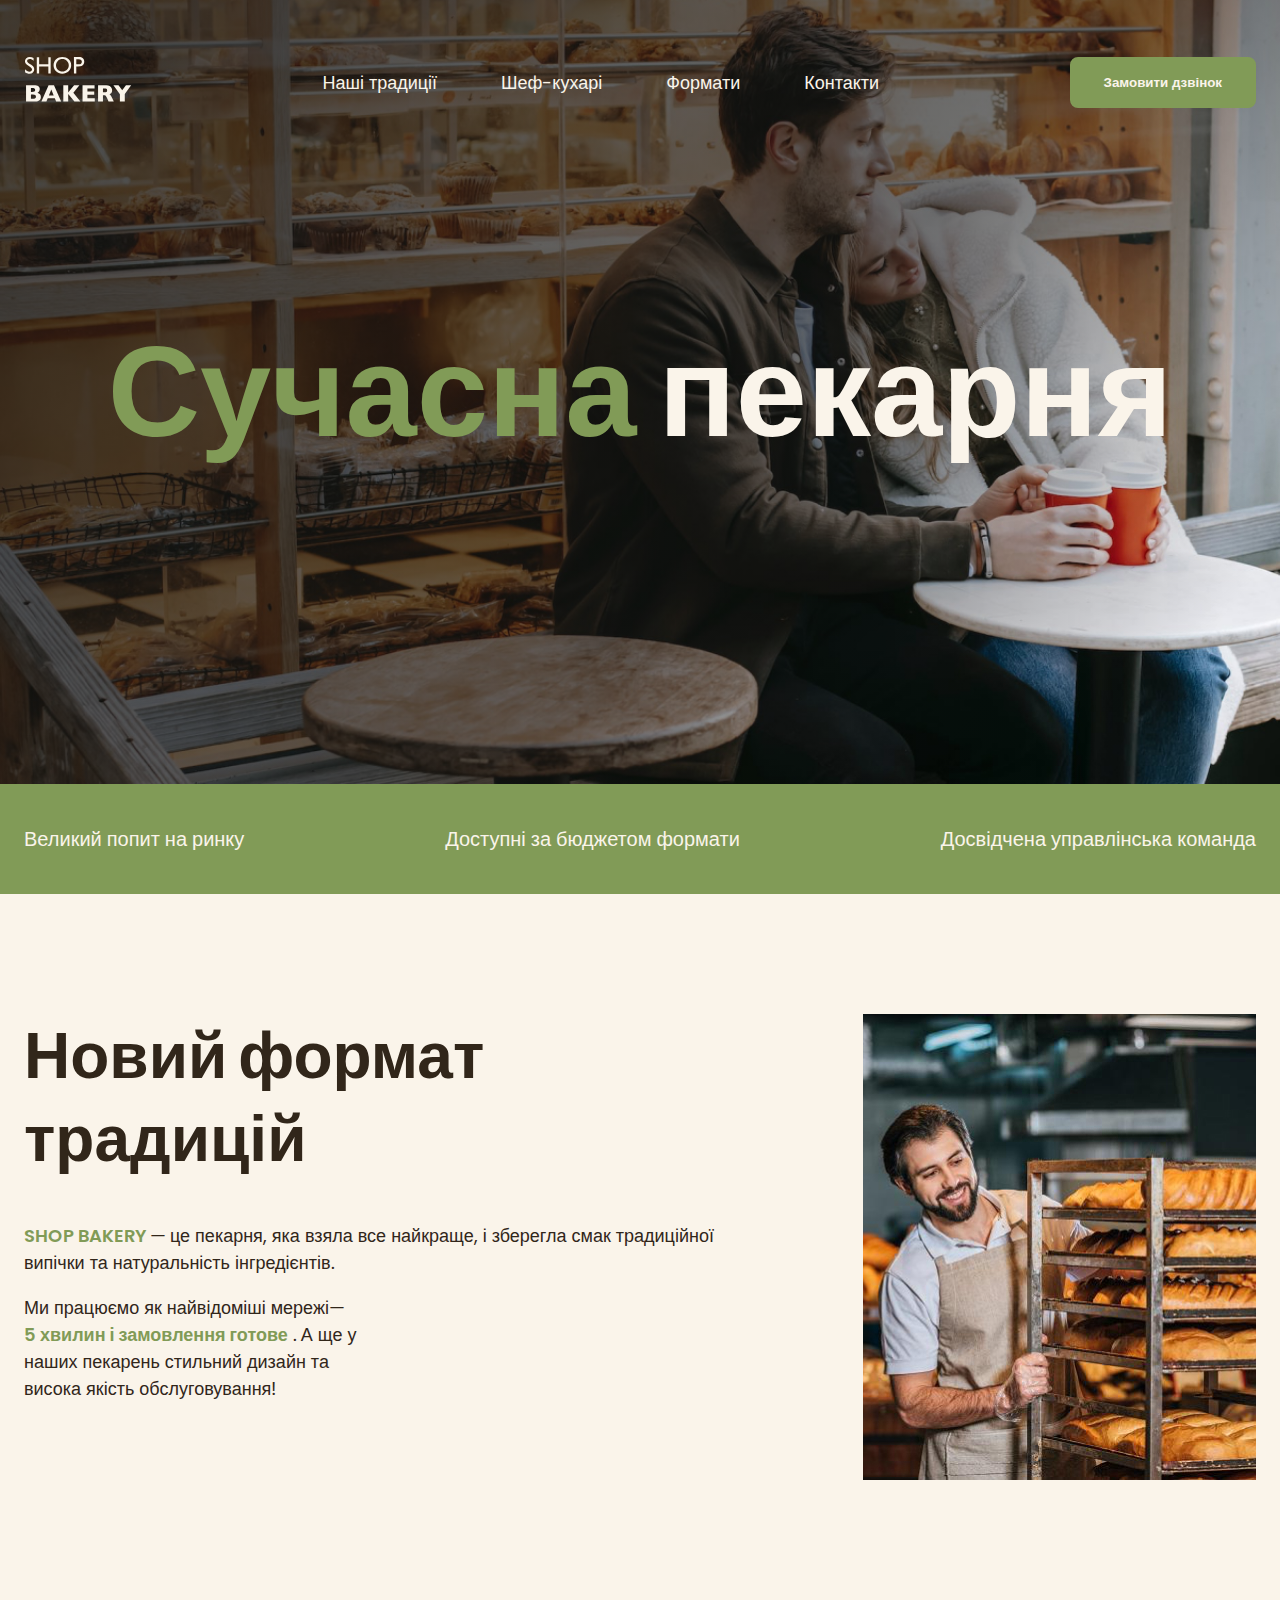
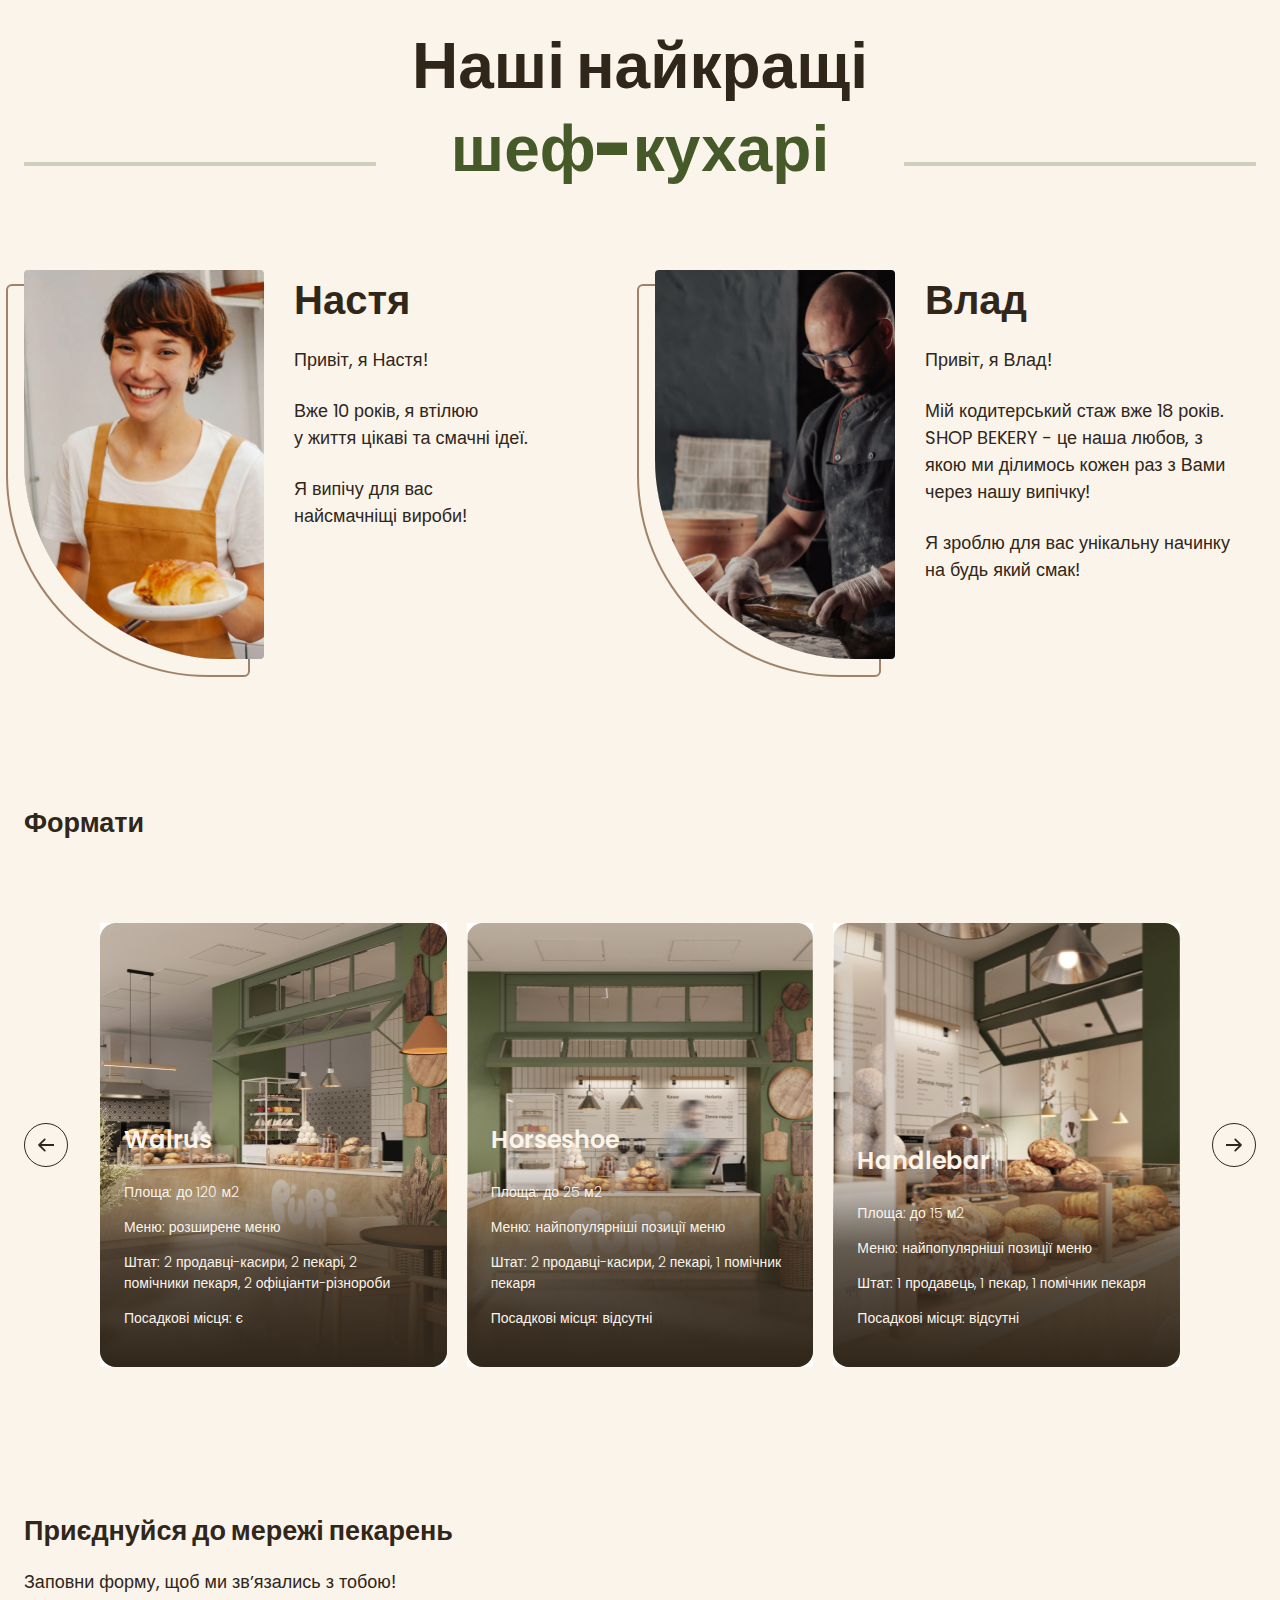
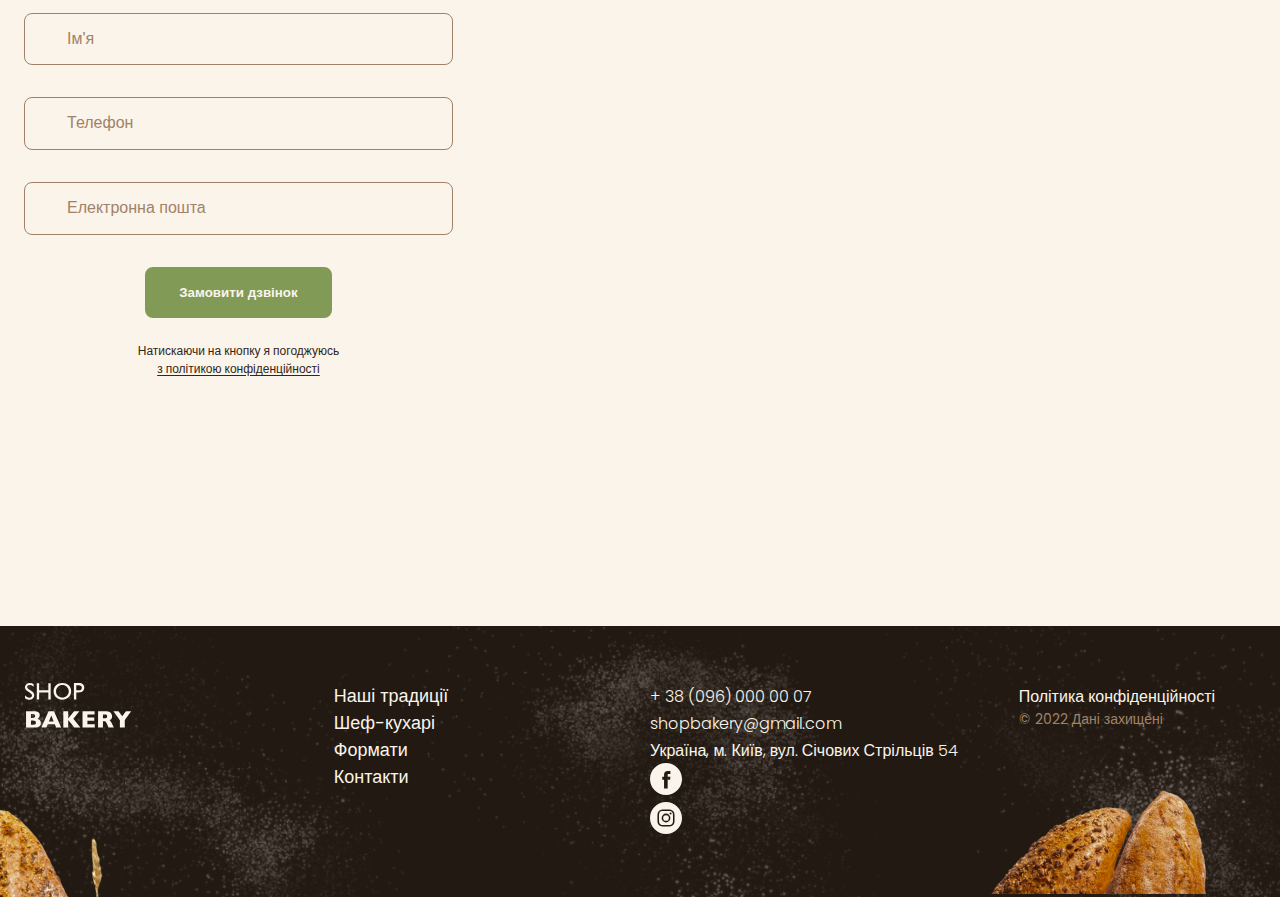
==== commit 64eb7dff: "performed the naming of classes in the project according to the BEM methodology to the chef section" ====
--- a/index.html
+++ b/index.html
@@ -6,17 +6,17 @@
     <meta name="viewport" content="width=device-width, initial-scale=1.0" />
     <title>Сучасна пекарня</title>
     <!-- Styles -->
-    <link rel="stylesheet" href="./css/styles.css" />
+    <link rel="stylesheet" href="./scss/main.min.css" />
   </head>
   <body>
     <header class="header">
       <div class="container">
-        <div class="header-container">
-          <nav class="header-nav">
+        <div class="header__container">
+          <nav class="header__nav">
             <a href="./">
               <img src="./images/logo.svg" alt="Логотип сучасної пекарні" />
             </a>
-            <ul class="header-menu">
+            <ul class="header__menu">
               <li>
                 <a class="link" href="#traditions-section">Наші традиції</a>
               </li>
@@ -40,8 +40,8 @@
     <main>
       <section class="hero-section">
         <div class="container">
-          <h1 class="hero-title">
-            <span class="accent">Сучасна</span> пекарня
+          <h1 class="hero-section__title">
+            <span class="text-brand">Сучасна</span> пекарня
           </h1>
         </div>
       </section>
@@ -49,31 +49,42 @@
       <section class="advantages-section">
         <div class="container">
           <h2 class="visually-hidden">Наші переваги</h2>
-          <ul class="advantages-list">
-            <li class="advantages-item">Великий попит на ринку</li>
-            <li class="advantages-item">Доступні за бюджетом формати</li>
-            <li class="advantages-item">Досвідчена управлінська команда</li>
+          <ul class="advantages-section__list">
+            <li class="advantages-section__item">Великий попит на ринку</li>
+            <li class="advantages-section__item">
+              Доступні за бюджетом формати
+            </li>
+            <li class="advantages-section__item">
+              Досвідчена управлінська команда
+            </li>
           </ul>
         </div>
       </section>
 
       <section class="traditions-section section" id="traditions-section">
         <div class="container">
-          <div class="traditions-container">
-            <div class="traditons-content">
-              <h2 class="traditions-title section-title">
+          <div class="traditions-section__container">
+            <div class="traditions-section__content">
+              <h2 class="traditions-section__title section__title">
                 Новий формат традицій
               </h2>
 
-              <p class="traditions-text">
-                <span class="brand uppercase">shop bakery</span> — це пекарня,
-                яка взяла все найкраще, і зберегла смак традиційної випічки та
-                натуральність інгредієнтів.
+              <p>
+                <span class="text-brand text-bold text-uppercase">
+                  shop bakery
+                </span>
+                — це пекарня, яка взяла все найкраще, і зберегла смак
+                традиційної випічки та натуральність інгредієнтів.
               </p>
-              <p class="traditions-text limited">
+              <p
+                class="traditions-section__text traditions-section__text--limited"
+              >
                 Ми працюємо як найвідоміші мережі—
-                <span class="brand">5 хвилин і замовлення готове</span>. А ще у
-                наших пекарень стильний дизайн та висока якість обслуговування!
+                <span class="text-brand text-bold"
+                  >5 хвилин і замовлення готове</span
+                >
+                . А ще у наших пекарень стильний дизайн та висока якість
+                обслуговування!
               </p>
             </div>
             <img
@@ -84,58 +95,56 @@
         </div>
       </section>
 
-      <section class="section" id="chefs-section">
-        <div class="container">
-          <h2 class="chefs-title section-title centered">
-            Наші найкращі <br /><span class="accent">шеф-кухарі</span>
+      <section class="chefs-section section" id="chefs-section">
+        <div class="container">
+          <h2
+            class="chefs-section__title section__title section__title--centered"
+          >
+            Наші найкращі <br /><span class="text-brand-dark">шеф-кухарі</span>
           </h2>
 
-          <ul class="chefs-list">
-            <li class="chefs-item">
+          <ul class="chefs-section__list">
+            <li class="chefs-section__item">
               <article class="chef-card">
                 <img
-                  class="chef-photo"
+                  class="chef-card__photo"
                   src="./images/nastya-chef.jpg"
                   alt="Nastya chef"
                 />
                 <div>
-                  <h3 class="chef-title">Настя</h3>
-                  <div class="chef-text">
-                    <p>Привіт, я Настя!</p>
-                    <p>
+                  <h3 class="chef-card__title">Настя</h3>
+                    <p class="chef-card__text">Привіт, я Настя!</p>
+                    <p class="chef-card__text">
                       Вже 10 років, я втілюю <br />
                       у життя цікаві та смачні ідеї.
-                    </p>
+                    </p class="chef-card__text">
                     <p>
                       Я випічу для вас <br />
                       найсмачніщі вироби!
                     </p>
-                  </div>
                 </div>
               </article>
             </li>
 
-            <li class="chefs-item">
+            <li class="chefs-section__item">
               <article class="chef-card">
                 <img
-                  class="chef-photo"
+                  class="chef-card__photo"
                   src="./images/vlad-chef.jpg"
                   alt="Vlad chef"
                 />
                 <div>
-                  <h3 class="chef-title">Влад</h3>
-                  <div class="chef-text">
-                    <p>Привіт, я Влад!</p>
-                    <p>
+                  <h3 class="chef-card__title">Влад</h3>                  
+                    <p class="chef-card__text">Привіт, я Влад!</p>
+                    <p class="chef-card__text">
                       Мій кодитерський стаж вже 18 років. SHOP BEKERY - це наша
                       любов, з <br />
                       якою ми ділимось кожен раз з Вами через нашу випічку!
                     </p>
-                    <p>
+                    <p class="chef-card__text">
                       Я зроблю для вас унікальну начинку <br />на будь який
                       смак!
-                    </p>
-                  </div>
+                    </p>                  
                 </div>
               </article>
             </li>
@@ -155,6 +164,11 @@
             <ul class="formats-list">
               <li class="formats-item">
                 <article class="format-card">
+                  <img
+                    class="format-image"
+                    src="./images/walrus-format.jpg"
+                    alt="Walrus format"
+                  />
                   <h3 class="format-title" lang="en">Walrus</h3>
                   <div class="format-text">
                     <p>Площа: до 120 м2</p>
@@ -169,6 +183,11 @@
               </li>
               <li class="formats-item">
                 <article class="format-card">
+                  <img
+                    class="format-image"
+                    src="./images/horseshoe-format.jpg"
+                    alt="Horseshoe format"
+                  />
                   <h3 class="format-title" lang="en">Horseshoe</h3>
                   <div class="format-text">
                     <p>Площа: до 25 м2</p>
@@ -180,6 +199,11 @@
               </li>
               <li class="formats-item">
                 <article class="format-card">
+                  <img
+                    class="format-image"
+                    src="./images/handlebar-format.jpg"
+                    alt="Handlebar format"
+                  />
                   <h3 class="format-title" lang="en">Handlebar</h3>
                   <div class="format-text">
                     <p>Площа: до 15 м2</p>
@@ -214,11 +238,13 @@
                     Ім'я
                   </label>
                   <input
+                    pattern="^^[Є-ЯҐа-їґ]+\s[Є-ЯҐа-їґ]+$"
                     class="form-input"
                     type="text"
                     id="user-name"
                     name="user-name"
                     placeholder="Ім'я"
+                    required
                   />
                 </div>
 
@@ -227,11 +253,13 @@
                     Телефон
                   </label>
                   <input
+                    pattern="^\+[0-9]{12}"
                     class="form-input"
                     type="tel"
                     id="user-tel"
                     name="user-tel"
                     placeholder="Телефон"
+                    required
                   />
                 </div>
                 <div class="form-field">
@@ -245,6 +273,7 @@
                     id="user-email"
                     name="user-email"
                     placeholder="Електронна пошта"
+                    required
                   />
                 </div>
 
@@ -344,17 +373,19 @@
         <button class="modal-btn-close" type="button">Close</button>
         <h2>Замовити дзвінок</h2>
         <p>Залишіть заявку та наш спеціаліст зв'яжеться з Вами!</p>
-        <form name="modal-form" autocomplete="off" novalidate>
+        <form name="modal-form" autocomplete="off">
           <div class="form-field">
             <label class="form-label visually-hidden" for="user-name">
               Ім'я
             </label>
             <input
+              pattern="^^[Є-ЯҐа-їґ]+\s[Є-ЯҐа-їґ]+$"
               class="form-input"
               type="text"
               id="user-name"
               name="user-name"
               placeholder="Ім'я"
+              required
             />
           </div>
 
@@ -363,11 +394,13 @@
               Телефон
             </label>
             <input
+              pattern="^\+[0-9]{12}"
               class="form-input"
               type="tel"
               id="user-tel"
               name="user-tel"
               placeholder="Телефон"
+              required
             />
           </div>
           <div class="form-field">
@@ -381,6 +414,7 @@
               id="user-email"
               name="user-email"
               placeholder="Електронна пошта"
+              required
             />
           </div>
 
--- a/scss/main.min.css
+++ b/scss/main.min.css
@@ -0,0 +1 @@
+@font-face{font-display:swap;font-family:"Poppins";font-style:normal;font-weight:300;src:url("../fonts/poppins-v20-latin-300.woff2") format("woff2")}@font-face{font-display:swap;font-family:"Poppins";font-style:normal;font-weight:400;src:url("../fonts/poppins-v20-latin-regular.woff2") format("woff2")}@font-face{font-display:swap;font-family:"Poppins";font-style:normal;font-weight:600;src:url("../fonts/poppins-v20-latin-600.woff2") format("woff2")}@font-face{font-display:swap;font-family:"Poppins";font-style:normal;font-weight:900;src:url("../fonts/poppins-v20-latin-900.woff2") format("woff2")}:root{--color-primary-dark: #31261a;--color-primary-light: #faf4ea;--color-brand-dark: #465929;--color-brand-normal: #819b57;--color-brand-light: #cfcfbc;--color-secondary-dark: #a18268}*,*::before,*::after{box-sizing:border-box}body{color:var(--color-primary-dark);background-color:var(--color-primary-light);font-family:"Poppins",sans-serif;font-size:18px;font-weight:400;line-height:1.5;margin:0}h1,h2,h3,h4,h5,h6,p{margin-top:0}a{display:inline-block}address{font-style:normal}ul{margin:0;padding:0;list-style-type:none}.text-brand{color:var(--color-brand-normal)}.text-brand-dark{color:var(--color-brand-dark)}.text-bold{font-weight:600}.text-uppercase{text-transform:uppercase}.visually-hidden{position:absolute;left:-10000px;top:auto;width:1px;height:1px;overflow:hidden}.button{padding:16px 32px;color:var(--color-primary-light);font-weight:600;background-color:var(--color-brand-normal);border:2px solid var(--color-brand-normal);border-radius:8px;cursor:pointer;transition:background-color .3s,color .3s}.button:hover{color:var(--color-brand-dark);background-color:rgba(0,0,0,0)}.carousel-button{display:flex;align-items:center;justify-content:center;flex-shrink:0;width:44px;height:44px;padding:0;fill:var(--color-primary-dark);background-color:rgba(0,0,0,0);border-radius:50%;border:1px solid var(--color-primary-dark);cursor:pointer;transition:background-color .3s,fill .3s}.carousel-button:hover{background-color:var(--color-primary-dark);fill:var(--color-primary-light)}.carousel-button.next{transform:rotate(180deg)}.chef-card{display:flex;align-items:flex-start;gap:30px}.chef-card__photo{width:240px;border-radius:4px 4px 4px 200px;box-shadow:-16px 16px 0 0 var(--color-primary-light),-16px 16px 0 2px var(--color-secondary-dark)}.chef-card__title{margin-bottom:16px;font-size:40px;font-weight:600}.chef-card__text{margin-bottom:24px}.chef-card__text:last-child{margin-bottom:0}.link{color:var(--color-primary-light);text-decoration:none;transition:color .3s}.link:hover{color:var(--color-brand-normal)}.section{padding:48px 0}.section__title{font-size:64px;font-weight:900;line-height:1.3}.section__title--centered{text-align:center}.advantages-section{padding:16px 0;background-color:var(--color-brand-normal)}.advantages-section__list{display:flex;justify-content:space-between;gap:40px}.advantages-section__item{color:var(--color-primary-light);font-size:20px;font-weight:300}.chefs-section__title{position:relative;margin:0 auto 80px}.chefs-section__title::before,.chefs-section__title::after{display:block;position:absolute;bottom:24px;width:352px;border:2px solid var(--color-brand-light);content:""}.chefs-section__title::before{left:0}.chefs-section__title::after{right:0}.chefs-section__list{display:flex;gap:40px 30px;flex-wrap:wrap}.chefs-section__item{flex-basis:calc((100% - 30px)/2)}.contact-section{padding-bottom:96px}.contact-container{display:flex;gap:32px}.contact-title{margin-bottom:16px}.contact-map{border:0;border-radius:16px;flex-shrink:0}.container{width:100%;max-width:1288px;margin:0 auto;padding:24px}.footer{padding:32px 0;position:relative;background-color:var(--color-primary-dark);background-image:url("../images/footer-background.png");background-repeat:no-repeat;background-position:center;background-size:cover}.footer::before,.footer::after{position:absolute;bottom:0;background-repeat:no-repeat;content:""}.footer::before{width:180px;height:120px;left:0;background-image:url("/images/decor-bread-small.png")}.footer::after{width:380px;height:190px;right:0;background-image:url("/images/decor-bread-large.png")}.footer-container{display:flex;gap:20px}.footer-nav,.footer-address{display:flex;flex-basis:50%;gap:20px}.footer-logo,.footer-menu{flex-grow:1}.address-list,.address-info{flex-grow:1}.address-link{color:var(--color-primary-light);font-size:16px;font-weight:300;text-decoration:none;transition:color .3s}.address-link:hover{color:var(--color-brand-normal)}.address-icon{fill:var(--color-primary-light);transition:fill .3s}.address-icon:hover{fill:var(--color-brand-normal)}.address-copyright{color:var(--color-secondary-dark);font-size:14px;transition:color .3s}.formats-container{display:flex;gap:32px;align-items:center}.formats-list{display:flex;gap:20px;flex-wrap:wrap}.formats-item{flex-basis:calc((100% - 40px)/3)}.format-card{position:relative;display:flex;flex-direction:column;justify-content:flex-end;height:444px;padding:24px;background-image:linear-gradient(180deg, rgba(49, 38, 26, 0) 55.21%, rgba(49, 38, 26, 0.71) 72.92%, #31261a 100%);border-radius:16px;transition:transform .3s}.format-card:hover{transform:scale(1.05)}.format-image{position:absolute;z-index:-1;top:0;left:0;width:100%;height:100%}.formats-title{margin-bottom:80px}.format-title{color:var(--color-primary-light);font-size:24px;font-weight:600}.format-text{color:var(--color-primary-light);font-size:14px;font-weight:300}.form-field{margin-bottom:32px}.form-label{display:block}.form-input{padding:16px 42px;width:100%;font-size:16px;line-height:1.17;border:1px solid var(--color-secondary-dark);border-radius:8px;background-color:rgba(0,0,0,0)}.form-input:focus{border-color:var(--color-brand-normal);outline:none}.form-input::-moz-placeholder{color:var(--color-secondary-dark);font-size:16px;line-height:1.17}.form-input::placeholder{color:var(--color-secondary-dark);font-size:16px;line-height:1.17}.form-input:focus::-moz-placeholder{color:var(--color-primary-dark)}.form-input:focus::placeholder{color:var(--color-primary-dark)}.form-button{display:block;margin:0 auto 24px}.form-terms{margin:0 auto;max-width:220px;font-weight:500;font-size:12px;line-height:1.5;text-align:center}.form-terms-link{color:var(--color-primary-dark);text-underline-offset:2px}.header{position:absolute;top:0;left:0;width:100%;padding-top:32px}.header__container{display:flex;align-items:center;gap:40px}.header__nav{display:flex;align-items:center;flex-grow:1;gap:40px}.header__menu{display:flex;gap:64px;flex-grow:1;justify-content:center}.hero-section{padding:272px 0;background-image:linear-gradient(127deg, rgba(18, 18, 17, 0.78) 2.03%, rgba(18, 18, 17, 0.6) 58.46%, rgba(18, 18, 17, 0) 90.36%),url("../images/hero-section-background.jpg");background-repeat:no-repeat;background-position:center top;background-size:cover}.hero-section__title{margin-bottom:0;color:var(--color-primary-light);text-align:center;font-size:128px;font-weight:900}.backdrop{position:fixed;top:0;right:0;left:0;bottom:0;display:flex;justify-content:center;align-items:center;background-color:rgba(0,0,0,.5);padding:20px 0;transition:opacity .3s,visibility .3s}.backdrop.is-hidden{opacity:0;visibility:hidden;pointer-events:none}.modal{position:relative;width:100%;max-width:880px;height:100%;max-height:880px;padding:128px;background-color:var(--color-primary-light);border-radius:32px;overflow-y:auto}.modal-btn-close{position:absolute;top:40px;right:40px}.traditions-section{padding-top:96px}.traditions-section__container{display:flex;justify-content:space-between;gap:40px}.traditions-section__content{max-width:710px}.traditions-section__title{margin-bottom:42px}.traditions-section__text--limited{max-width:336px}/*# sourceMappingURL=main.min.css.map */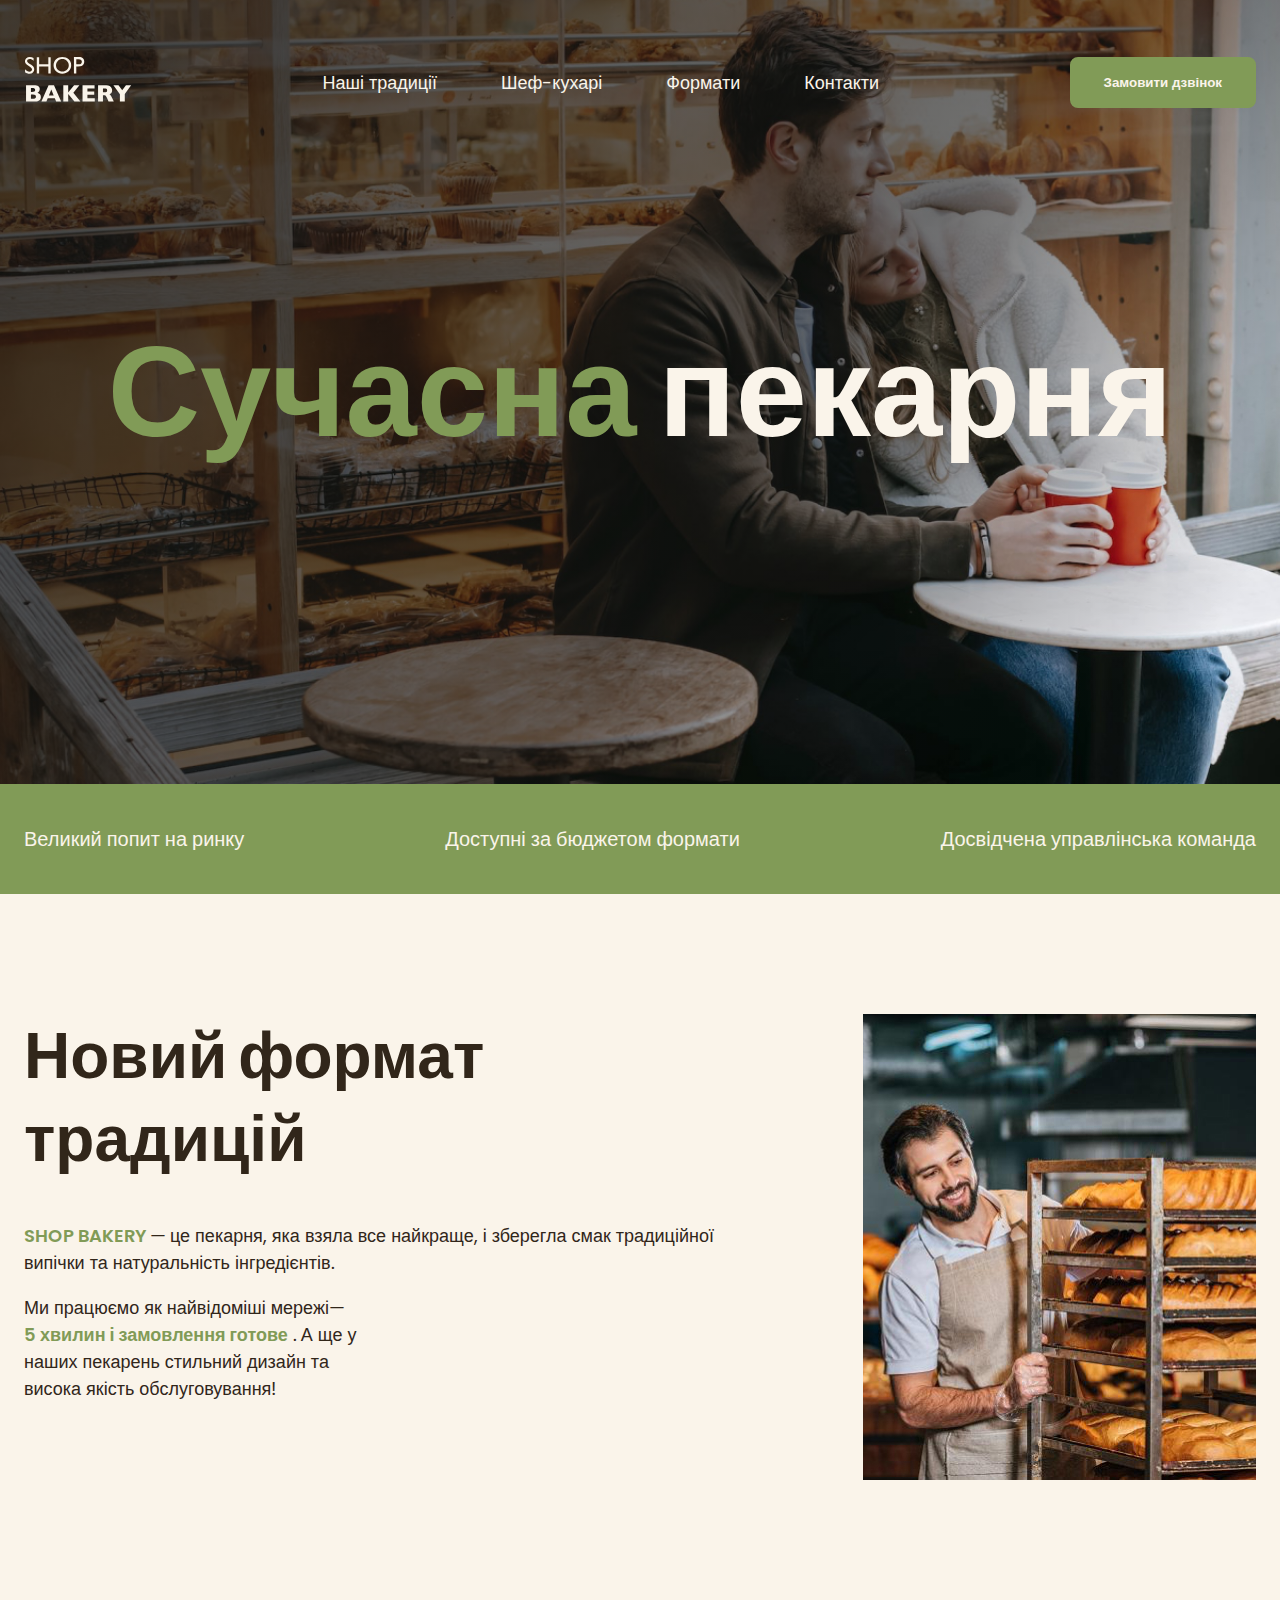
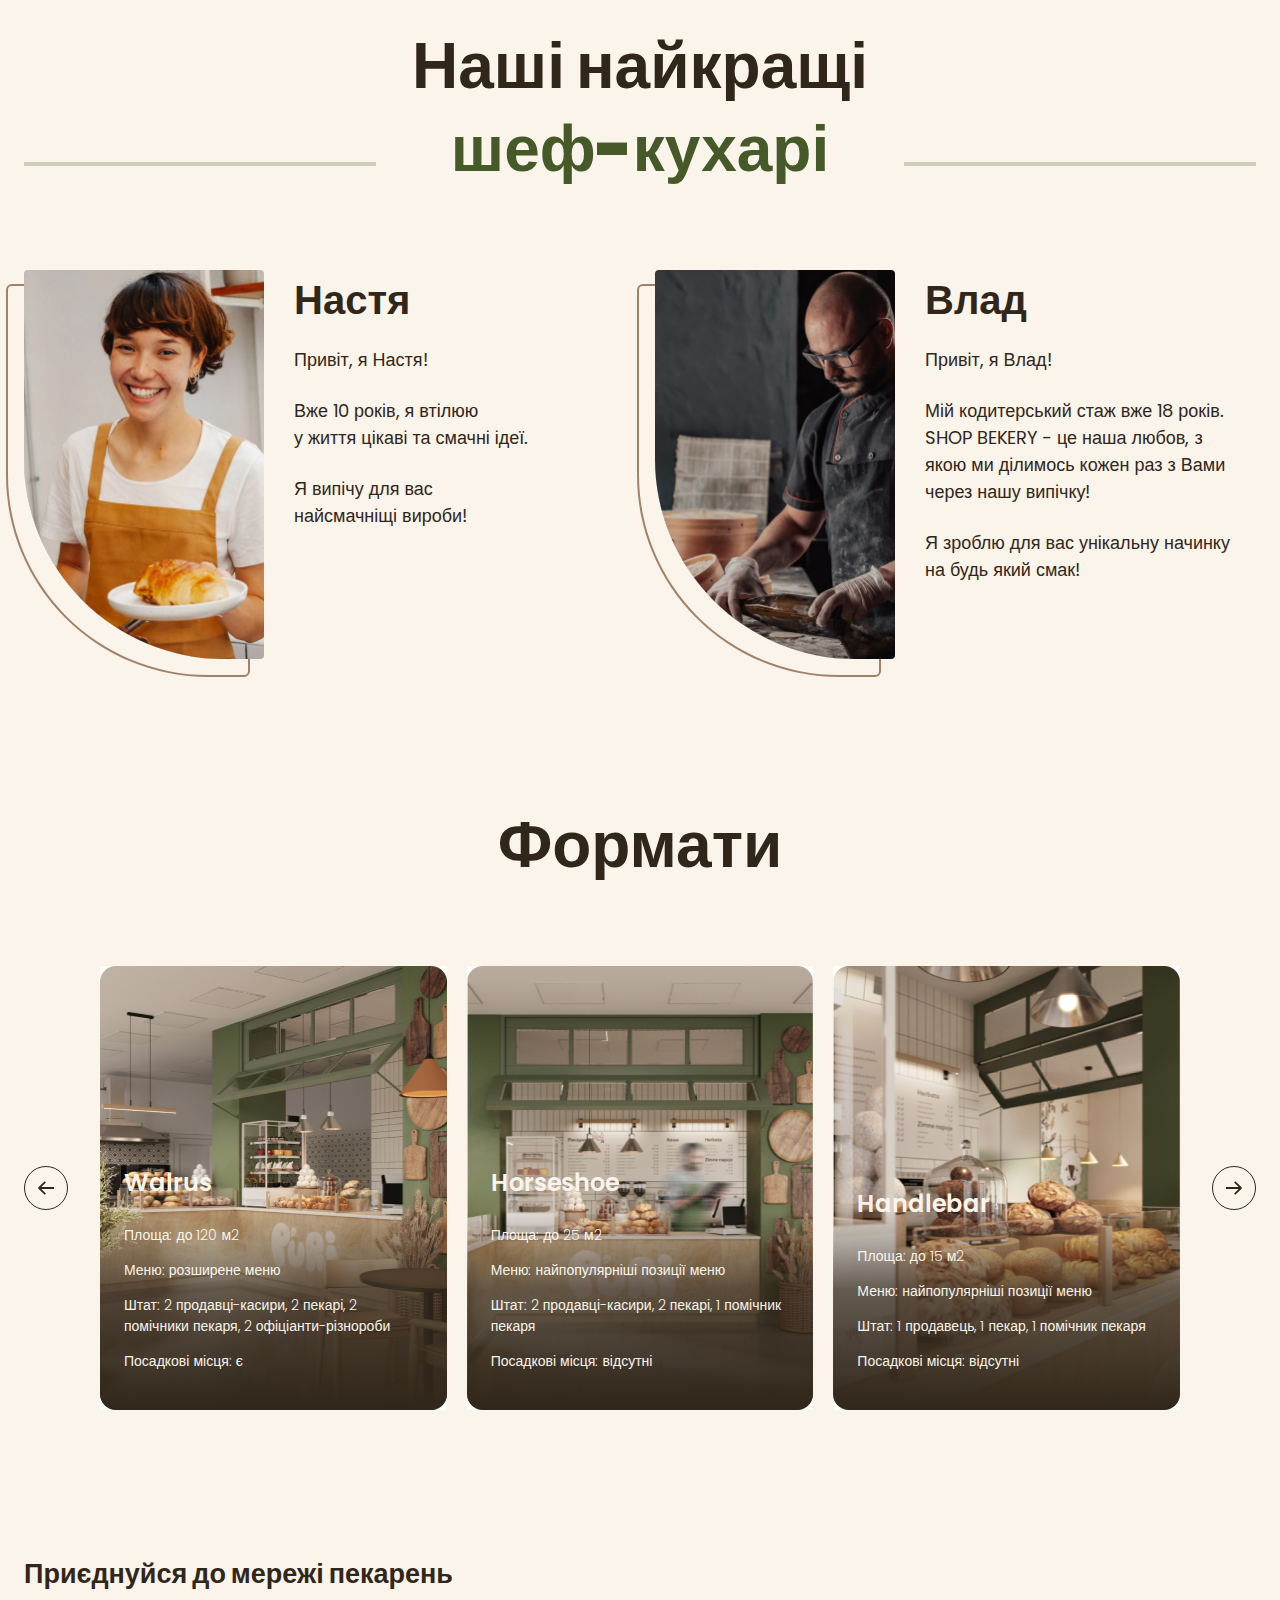
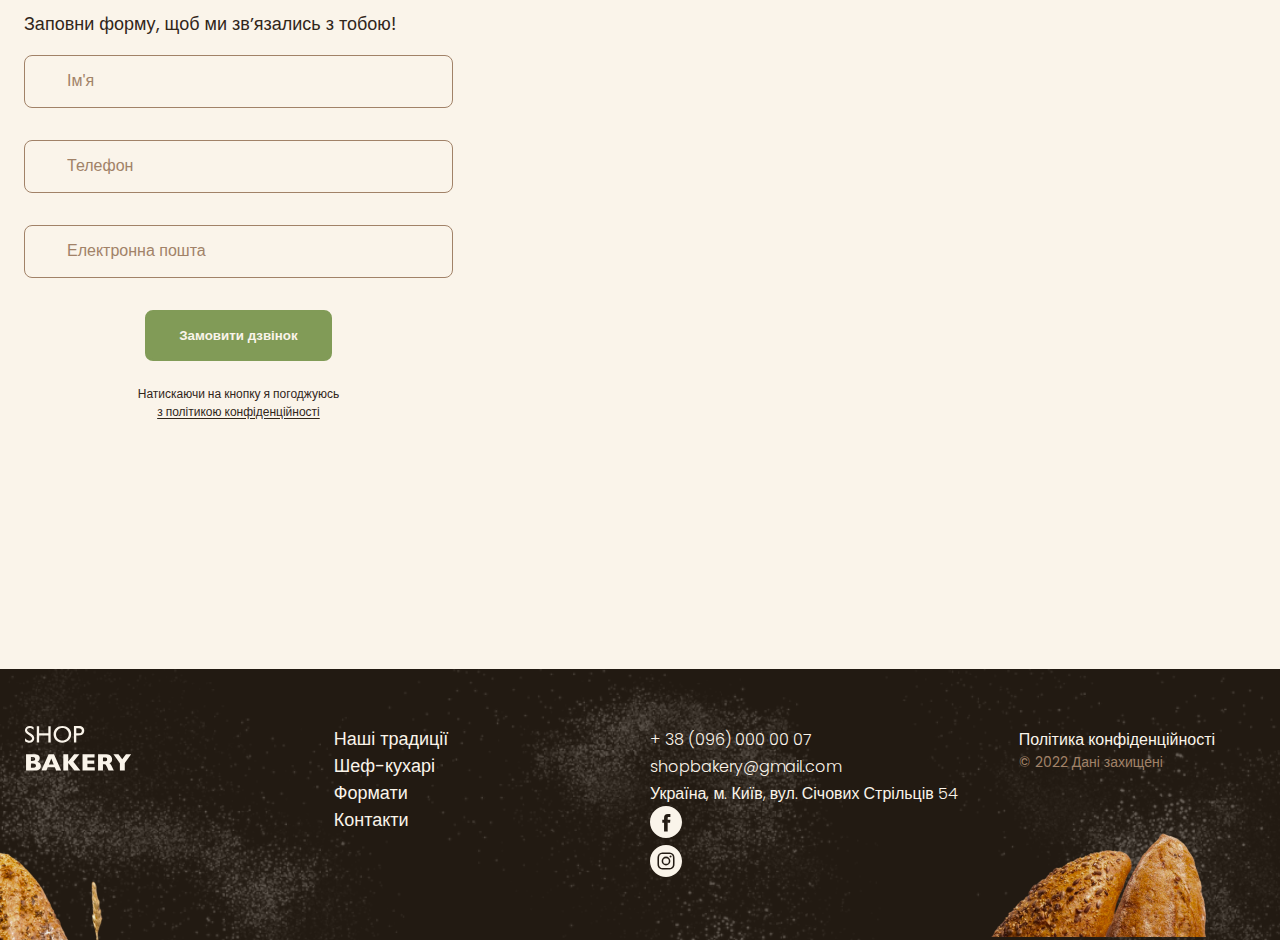
==== commit be2715df: "changed the format-section according to the BEM methodology" ====
--- a/index.html
+++ b/index.html
@@ -152,25 +152,25 @@
         </div>
       </section>
 
-      <section class="section" id="formats-section">
-        <div class="container">
-          <h2 class="formats-title section-title centered">Формати</h2>
-          <div class="formats-container">
+      <section class="formats-section section" id="formats-section">
+        <div class="container">
+          <h2 class="formats-section__title section__title section__title--centered">Формати</h2>
+          <div class="formats-section__container">
             <button class="carousel-button" type="button">
               <svg width="16" height="16">
                 <use href="./images/icons.svg#icon-arrow"></use>
               </svg>
             </button>
-            <ul class="formats-list">
-              <li class="formats-item">
+            <ul class="formats-section__list">
+              <li class="formats-section__item">
                 <article class="format-card">
                   <img
-                    class="format-image"
+                    class="format-card__image"
                     src="./images/walrus-format.jpg"
                     alt="Walrus format"
                   />
-                  <h3 class="format-title" lang="en">Walrus</h3>
-                  <div class="format-text">
+                  <h3 class="format-card__title" lang="en">Walrus</h3>
+                  <div class="format-card__text">
                     <p>Площа: до 120 м2</p>
                     <p>Меню: розширене меню</p>
                     <p>
@@ -181,15 +181,15 @@
                   </div>
                 </article>
               </li>
-              <li class="formats-item">
+              <li class="formats-section__item">
                 <article class="format-card">
                   <img
-                    class="format-image"
+                    class="format-card__image"
                     src="./images/horseshoe-format.jpg"
                     alt="Horseshoe format"
                   />
-                  <h3 class="format-title" lang="en">Horseshoe</h3>
-                  <div class="format-text">
+                  <h3 class="format-card__title" lang="en">Horseshoe</h3>
+                  <div class="format-card__text">
                     <p>Площа: до 25 м2</p>
                     <p>Меню: найпопулярніші позиції меню</p>
                     <p>Штат: 2 продавці-касири, 2 пекарі, 1 помічник пекаря</p>
@@ -197,15 +197,15 @@
                   </div>
                 </article>
               </li>
-              <li class="formats-item">
+              <li class="formats-section__item">
                 <article class="format-card">
                   <img
-                    class="format-image"
+                    class="format-card__image"
                     src="./images/handlebar-format.jpg"
                     alt="Handlebar format"
                   />
-                  <h3 class="format-title" lang="en">Handlebar</h3>
-                  <div class="format-text">
+                  <h3 class="format-card__title" lang="en">Handlebar</h3>
+                  <div class="format-card__text">
                     <p>Площа: до 15 м2</p>
                     <p>Меню: найпопулярніші позиції меню</p>
                     <p>Штат: 1 продавець, 1 пекар, 1 помічник пекаря</p>
--- a/scss/main.min.css
+++ b/scss/main.min.css
@@ -1 +1 @@
-@font-face{font-display:swap;font-family:"Poppins";font-style:normal;font-weight:300;src:url("../fonts/poppins-v20-latin-300.woff2") format("woff2")}@font-face{font-display:swap;font-family:"Poppins";font-style:normal;font-weight:400;src:url("../fonts/poppins-v20-latin-regular.woff2") format("woff2")}@font-face{font-display:swap;font-family:"Poppins";font-style:normal;font-weight:600;src:url("../fonts/poppins-v20-latin-600.woff2") format("woff2")}@font-face{font-display:swap;font-family:"Poppins";font-style:normal;font-weight:900;src:url("../fonts/poppins-v20-latin-900.woff2") format("woff2")}:root{--color-primary-dark: #31261a;--color-primary-light: #faf4ea;--color-brand-dark: #465929;--color-brand-normal: #819b57;--color-brand-light: #cfcfbc;--color-secondary-dark: #a18268}*,*::before,*::after{box-sizing:border-box}body{color:var(--color-primary-dark);background-color:var(--color-primary-light);font-family:"Poppins",sans-serif;font-size:18px;font-weight:400;line-height:1.5;margin:0}h1,h2,h3,h4,h5,h6,p{margin-top:0}a{display:inline-block}address{font-style:normal}ul{margin:0;padding:0;list-style-type:none}.text-brand{color:var(--color-brand-normal)}.text-brand-dark{color:var(--color-brand-dark)}.text-bold{font-weight:600}.text-uppercase{text-transform:uppercase}.visually-hidden{position:absolute;left:-10000px;top:auto;width:1px;height:1px;overflow:hidden}.button{padding:16px 32px;color:var(--color-primary-light);font-weight:600;background-color:var(--color-brand-normal);border:2px solid var(--color-brand-normal);border-radius:8px;cursor:pointer;transition:background-color .3s,color .3s}.button:hover{color:var(--color-brand-dark);background-color:rgba(0,0,0,0)}.carousel-button{display:flex;align-items:center;justify-content:center;flex-shrink:0;width:44px;height:44px;padding:0;fill:var(--color-primary-dark);background-color:rgba(0,0,0,0);border-radius:50%;border:1px solid var(--color-primary-dark);cursor:pointer;transition:background-color .3s,fill .3s}.carousel-button:hover{background-color:var(--color-primary-dark);fill:var(--color-primary-light)}.carousel-button.next{transform:rotate(180deg)}.chef-card{display:flex;align-items:flex-start;gap:30px}.chef-card__photo{width:240px;border-radius:4px 4px 4px 200px;box-shadow:-16px 16px 0 0 var(--color-primary-light),-16px 16px 0 2px var(--color-secondary-dark)}.chef-card__title{margin-bottom:16px;font-size:40px;font-weight:600}.chef-card__text{margin-bottom:24px}.chef-card__text:last-child{margin-bottom:0}.link{color:var(--color-primary-light);text-decoration:none;transition:color .3s}.link:hover{color:var(--color-brand-normal)}.section{padding:48px 0}.section__title{font-size:64px;font-weight:900;line-height:1.3}.section__title--centered{text-align:center}.advantages-section{padding:16px 0;background-color:var(--color-brand-normal)}.advantages-section__list{display:flex;justify-content:space-between;gap:40px}.advantages-section__item{color:var(--color-primary-light);font-size:20px;font-weight:300}.chefs-section__title{position:relative;margin:0 auto 80px}.chefs-section__title::before,.chefs-section__title::after{display:block;position:absolute;bottom:24px;width:352px;border:2px solid var(--color-brand-light);content:""}.chefs-section__title::before{left:0}.chefs-section__title::after{right:0}.chefs-section__list{display:flex;gap:40px 30px;flex-wrap:wrap}.chefs-section__item{flex-basis:calc((100% - 30px)/2)}.contact-section{padding-bottom:96px}.contact-container{display:flex;gap:32px}.contact-title{margin-bottom:16px}.contact-map{border:0;border-radius:16px;flex-shrink:0}.container{width:100%;max-width:1288px;margin:0 auto;padding:24px}.footer{padding:32px 0;position:relative;background-color:var(--color-primary-dark);background-image:url("../images/footer-background.png");background-repeat:no-repeat;background-position:center;background-size:cover}.footer::before,.footer::after{position:absolute;bottom:0;background-repeat:no-repeat;content:""}.footer::before{width:180px;height:120px;left:0;background-image:url("/images/decor-bread-small.png")}.footer::after{width:380px;height:190px;right:0;background-image:url("/images/decor-bread-large.png")}.footer-container{display:flex;gap:20px}.footer-nav,.footer-address{display:flex;flex-basis:50%;gap:20px}.footer-logo,.footer-menu{flex-grow:1}.address-list,.address-info{flex-grow:1}.address-link{color:var(--color-primary-light);font-size:16px;font-weight:300;text-decoration:none;transition:color .3s}.address-link:hover{color:var(--color-brand-normal)}.address-icon{fill:var(--color-primary-light);transition:fill .3s}.address-icon:hover{fill:var(--color-brand-normal)}.address-copyright{color:var(--color-secondary-dark);font-size:14px;transition:color .3s}.formats-container{display:flex;gap:32px;align-items:center}.formats-list{display:flex;gap:20px;flex-wrap:wrap}.formats-item{flex-basis:calc((100% - 40px)/3)}.format-card{position:relative;display:flex;flex-direction:column;justify-content:flex-end;height:444px;padding:24px;background-image:linear-gradient(180deg, rgba(49, 38, 26, 0) 55.21%, rgba(49, 38, 26, 0.71) 72.92%, #31261a 100%);border-radius:16px;transition:transform .3s}.format-card:hover{transform:scale(1.05)}.format-image{position:absolute;z-index:-1;top:0;left:0;width:100%;height:100%}.formats-title{margin-bottom:80px}.format-title{color:var(--color-primary-light);font-size:24px;font-weight:600}.format-text{color:var(--color-primary-light);font-size:14px;font-weight:300}.form-field{margin-bottom:32px}.form-label{display:block}.form-input{padding:16px 42px;width:100%;font-size:16px;line-height:1.17;border:1px solid var(--color-secondary-dark);border-radius:8px;background-color:rgba(0,0,0,0)}.form-input:focus{border-color:var(--color-brand-normal);outline:none}.form-input::-moz-placeholder{color:var(--color-secondary-dark);font-size:16px;line-height:1.17}.form-input::placeholder{color:var(--color-secondary-dark);font-size:16px;line-height:1.17}.form-input:focus::-moz-placeholder{color:var(--color-primary-dark)}.form-input:focus::placeholder{color:var(--color-primary-dark)}.form-button{display:block;margin:0 auto 24px}.form-terms{margin:0 auto;max-width:220px;font-weight:500;font-size:12px;line-height:1.5;text-align:center}.form-terms-link{color:var(--color-primary-dark);text-underline-offset:2px}.header{position:absolute;top:0;left:0;width:100%;padding-top:32px}.header__container{display:flex;align-items:center;gap:40px}.header__nav{display:flex;align-items:center;flex-grow:1;gap:40px}.header__menu{display:flex;gap:64px;flex-grow:1;justify-content:center}.hero-section{padding:272px 0;background-image:linear-gradient(127deg, rgba(18, 18, 17, 0.78) 2.03%, rgba(18, 18, 17, 0.6) 58.46%, rgba(18, 18, 17, 0) 90.36%),url("../images/hero-section-background.jpg");background-repeat:no-repeat;background-position:center top;background-size:cover}.hero-section__title{margin-bottom:0;color:var(--color-primary-light);text-align:center;font-size:128px;font-weight:900}.backdrop{position:fixed;top:0;right:0;left:0;bottom:0;display:flex;justify-content:center;align-items:center;background-color:rgba(0,0,0,.5);padding:20px 0;transition:opacity .3s,visibility .3s}.backdrop.is-hidden{opacity:0;visibility:hidden;pointer-events:none}.modal{position:relative;width:100%;max-width:880px;height:100%;max-height:880px;padding:128px;background-color:var(--color-primary-light);border-radius:32px;overflow-y:auto}.modal-btn-close{position:absolute;top:40px;right:40px}.traditions-section{padding-top:96px}.traditions-section__container{display:flex;justify-content:space-between;gap:40px}.traditions-section__content{max-width:710px}.traditions-section__title{margin-bottom:42px}.traditions-section__text--limited{max-width:336px}/*# sourceMappingURL=main.min.css.map */+@font-face{font-display:swap;font-family:"Poppins";font-style:normal;font-weight:300;src:url("../fonts/poppins-v20-latin-300.woff2") format("woff2")}@font-face{font-display:swap;font-family:"Poppins";font-style:normal;font-weight:400;src:url("../fonts/poppins-v20-latin-regular.woff2") format("woff2")}@font-face{font-display:swap;font-family:"Poppins";font-style:normal;font-weight:600;src:url("../fonts/poppins-v20-latin-600.woff2") format("woff2")}@font-face{font-display:swap;font-family:"Poppins";font-style:normal;font-weight:900;src:url("../fonts/poppins-v20-latin-900.woff2") format("woff2")}:root{--color-primary-dark: #31261a;--color-primary-light: #faf4ea;--color-brand-dark: #465929;--color-brand-normal: #819b57;--color-brand-light: #cfcfbc;--color-secondary-dark: #a18268}*,*::before,*::after{box-sizing:border-box}body{color:var(--color-primary-dark);background-color:var(--color-primary-light);font-family:"Poppins",sans-serif;font-size:18px;font-weight:400;line-height:1.5;margin:0}h1,h2,h3,h4,h5,h6,p{margin-top:0}a{display:inline-block}address{font-style:normal}ul{margin:0;padding:0;list-style-type:none}.text-brand{color:var(--color-brand-normal)}.text-brand-dark{color:var(--color-brand-dark)}.text-bold{font-weight:600}.text-uppercase{text-transform:uppercase}.visually-hidden{position:absolute;left:-10000px;top:auto;width:1px;height:1px;overflow:hidden}.button{padding:16px 32px;color:var(--color-primary-light);font-weight:600;background-color:var(--color-brand-normal);border:2px solid var(--color-brand-normal);border-radius:8px;cursor:pointer;transition:background-color .3s,color .3s}.button:hover{color:var(--color-brand-dark);background-color:rgba(0,0,0,0)}.carousel-button{display:flex;align-items:center;justify-content:center;flex-shrink:0;width:44px;height:44px;padding:0;fill:var(--color-primary-dark);background-color:rgba(0,0,0,0);border-radius:50%;border:1px solid var(--color-primary-dark);cursor:pointer;transition:background-color .3s,fill .3s}.carousel-button:hover{background-color:var(--color-primary-dark);fill:var(--color-primary-light)}.carousel-button.next{transform:rotate(180deg)}.chef-card{display:flex;align-items:flex-start;gap:30px}.chef-card__photo{width:240px;border-radius:4px 4px 4px 200px;box-shadow:-16px 16px 0 0 var(--color-primary-light),-16px 16px 0 2px var(--color-secondary-dark)}.chef-card__title{margin-bottom:16px;font-size:40px;font-weight:600}.chef-card__text{margin-bottom:24px}.chef-card__text:last-child{margin-bottom:0}.format-card{position:relative;display:flex;flex-direction:column;justify-content:flex-end;height:444px;padding:24px;background-image:linear-gradient(180deg, rgba(49, 38, 26, 0) 55.21%, rgba(49, 38, 26, 0.71) 72.92%, #31261a 100%);border-radius:16px;transition:transform .3s}.format-card__image{position:absolute;z-index:-1;top:0;left:0;width:100%;height:100%}.format-card__title{color:var(--color-primary-light);font-size:24px;font-weight:600}.format-card:hover{transform:scale(1.05)}.format-card__text{font-size:14px;font-weight:300;color:var(--color-primary-light)}.link{color:var(--color-primary-light);text-decoration:none;transition:color .3s}.link:hover{color:var(--color-brand-normal)}.section{padding:48px 0}.section__title{font-size:64px;font-weight:900;line-height:1.3}.section__title--centered{text-align:center}.advantages-section{padding:16px 0;background-color:var(--color-brand-normal)}.advantages-section__list{display:flex;justify-content:space-between;gap:40px}.advantages-section__item{color:var(--color-primary-light);font-size:20px;font-weight:300}.chefs-section__title{position:relative;margin:0 auto 80px}.chefs-section__title::before,.chefs-section__title::after{display:block;position:absolute;bottom:24px;width:352px;border:2px solid var(--color-brand-light);content:""}.chefs-section__title::before{left:0}.chefs-section__title::after{right:0}.chefs-section__list{display:flex;gap:40px 30px;flex-wrap:wrap}.chefs-section__item{flex-basis:calc((100% - 30px)/2)}.contact-section{padding-bottom:96px}.contact-container{display:flex;gap:32px}.contact-title{margin-bottom:16px}.contact-map{border:0;border-radius:16px;flex-shrink:0}.container{width:100%;max-width:1288px;margin:0 auto;padding:24px}.footer{padding:32px 0;position:relative;background-color:var(--color-primary-dark);background-image:url("../images/footer-background.png");background-repeat:no-repeat;background-position:center;background-size:cover}.footer::before,.footer::after{position:absolute;bottom:0;background-repeat:no-repeat;content:""}.footer::before{width:180px;height:120px;left:0;background-image:url("/images/decor-bread-small.png")}.footer::after{width:380px;height:190px;right:0;background-image:url("/images/decor-bread-large.png")}.footer-container{display:flex;gap:20px}.footer-nav,.footer-address{display:flex;flex-basis:50%;gap:20px}.footer-logo,.footer-menu{flex-grow:1}.address-list,.address-info{flex-grow:1}.address-link{color:var(--color-primary-light);font-size:16px;font-weight:300;text-decoration:none;transition:color .3s}.address-link:hover{color:var(--color-brand-normal)}.address-icon{fill:var(--color-primary-light);transition:fill .3s}.address-icon:hover{fill:var(--color-brand-normal)}.address-copyright{color:var(--color-secondary-dark);font-size:14px;transition:color .3s}.formats-section__container{display:flex;gap:32px;align-items:center}.formats-section__title{margin-bottom:80px}.formats-section__list{display:flex;gap:20px;flex-wrap:wrap}.formats-section__item{flex-basis:calc((100% - 40px)/3)}.form-field{margin-bottom:32px}.form-label{display:block}.form-input{padding:16px 42px;width:100%;font-size:16px;line-height:1.17;border:1px solid var(--color-secondary-dark);border-radius:8px;background-color:rgba(0,0,0,0)}.form-input:focus{border-color:var(--color-brand-normal);outline:none}.form-input::-moz-placeholder{color:var(--color-secondary-dark);font-size:16px;line-height:1.17}.form-input::placeholder{color:var(--color-secondary-dark);font-size:16px;line-height:1.17}.form-input:focus::-moz-placeholder{color:var(--color-primary-dark)}.form-input:focus::placeholder{color:var(--color-primary-dark)}.form-button{display:block;margin:0 auto 24px}.form-terms{margin:0 auto;max-width:220px;font-weight:500;font-size:12px;line-height:1.5;text-align:center}.form-terms-link{color:var(--color-primary-dark);text-underline-offset:2px}.header{position:absolute;top:0;left:0;width:100%;padding-top:32px}.header__container{display:flex;align-items:center;gap:40px}.header__nav{display:flex;align-items:center;flex-grow:1;gap:40px}.header__menu{display:flex;gap:64px;flex-grow:1;justify-content:center}.hero-section{padding:272px 0;background-image:linear-gradient(127deg, rgba(18, 18, 17, 0.78) 2.03%, rgba(18, 18, 17, 0.6) 58.46%, rgba(18, 18, 17, 0) 90.36%),url("../images/hero-section-background.jpg");background-repeat:no-repeat;background-position:center top;background-size:cover}.hero-section__title{margin-bottom:0;color:var(--color-primary-light);text-align:center;font-size:128px;font-weight:900}.backdrop{position:fixed;top:0;right:0;left:0;bottom:0;display:flex;justify-content:center;align-items:center;background-color:rgba(0,0,0,.5);padding:20px 0;transition:opacity .3s,visibility .3s}.backdrop.is-hidden{opacity:0;visibility:hidden;pointer-events:none}.modal{position:relative;width:100%;max-width:880px;height:100%;max-height:880px;padding:128px;background-color:var(--color-primary-light);border-radius:32px;overflow-y:auto}.modal-btn-close{position:absolute;top:40px;right:40px}.traditions-section{padding-top:96px}.traditions-section__container{display:flex;justify-content:space-between;gap:40px}.traditions-section__content{max-width:710px}.traditions-section__title{margin-bottom:42px}.traditions-section__text--limited{max-width:336px}/*# sourceMappingURL=main.min.css.map */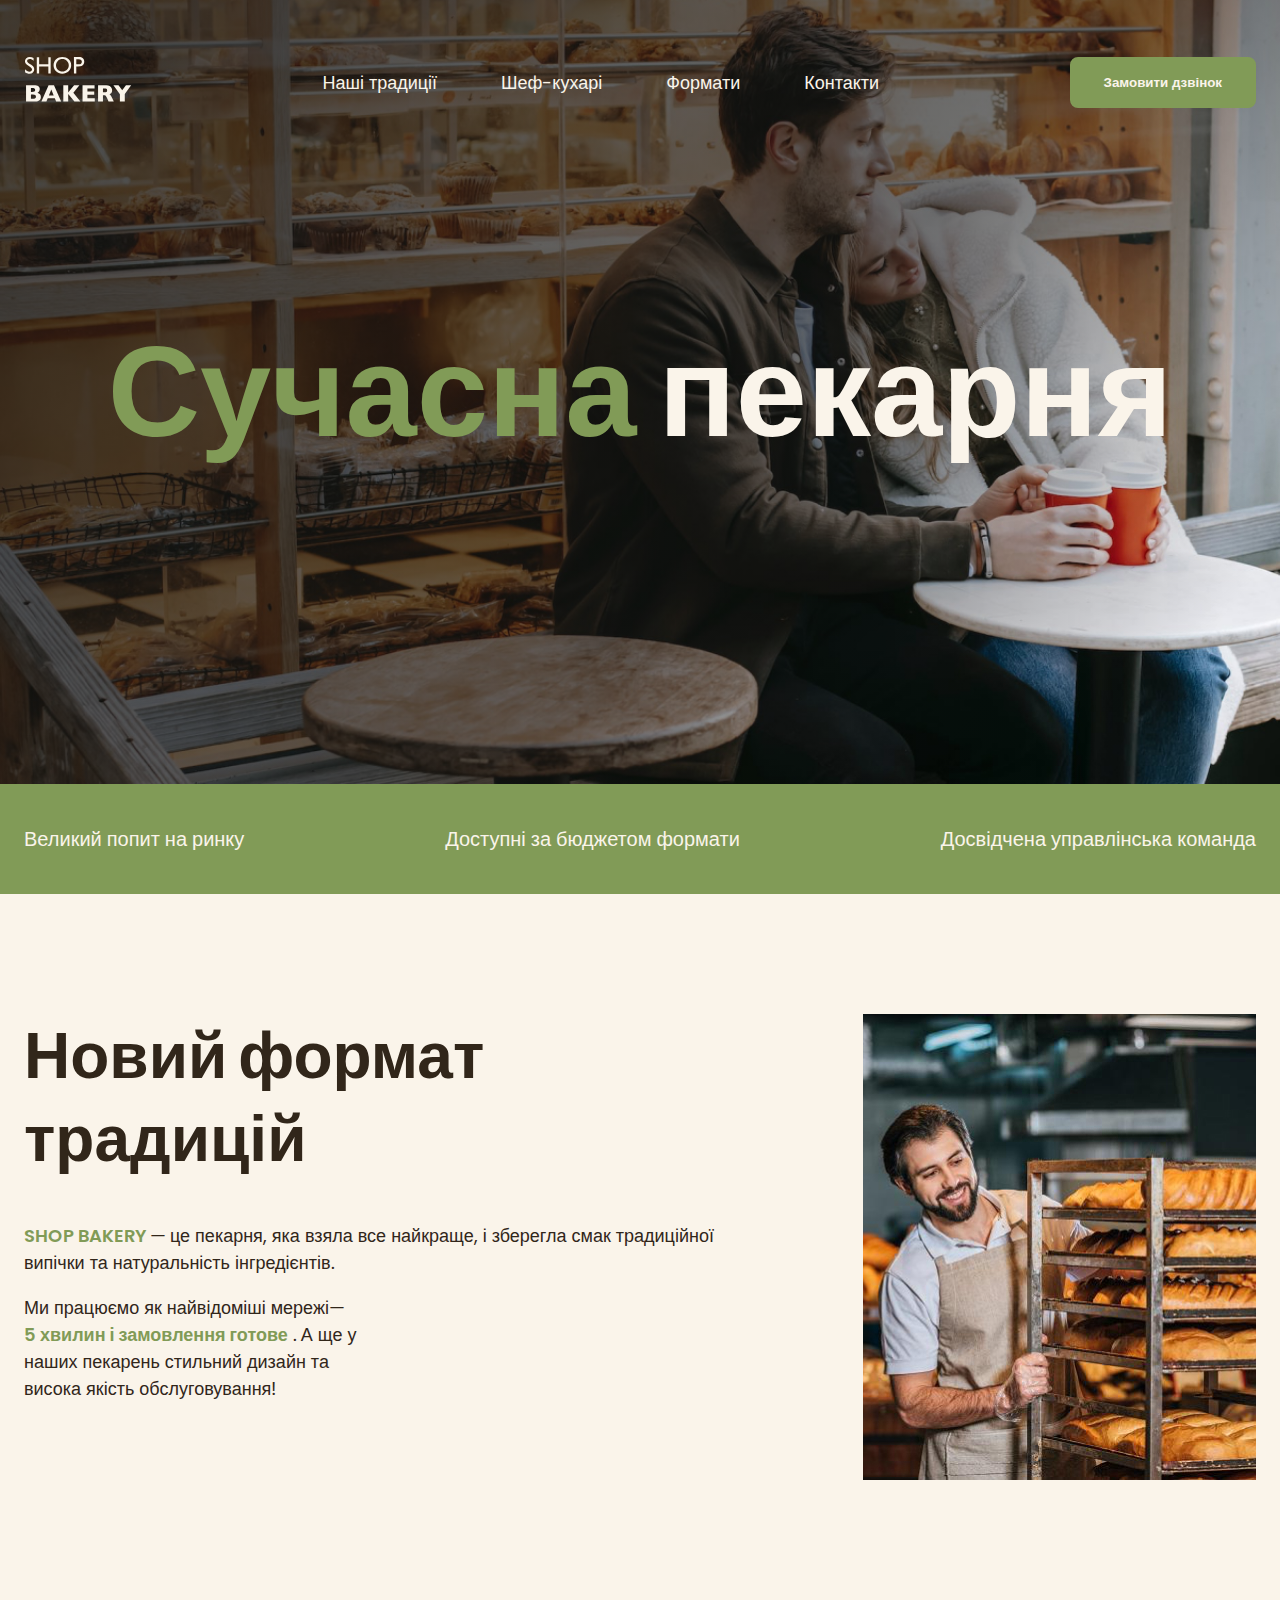
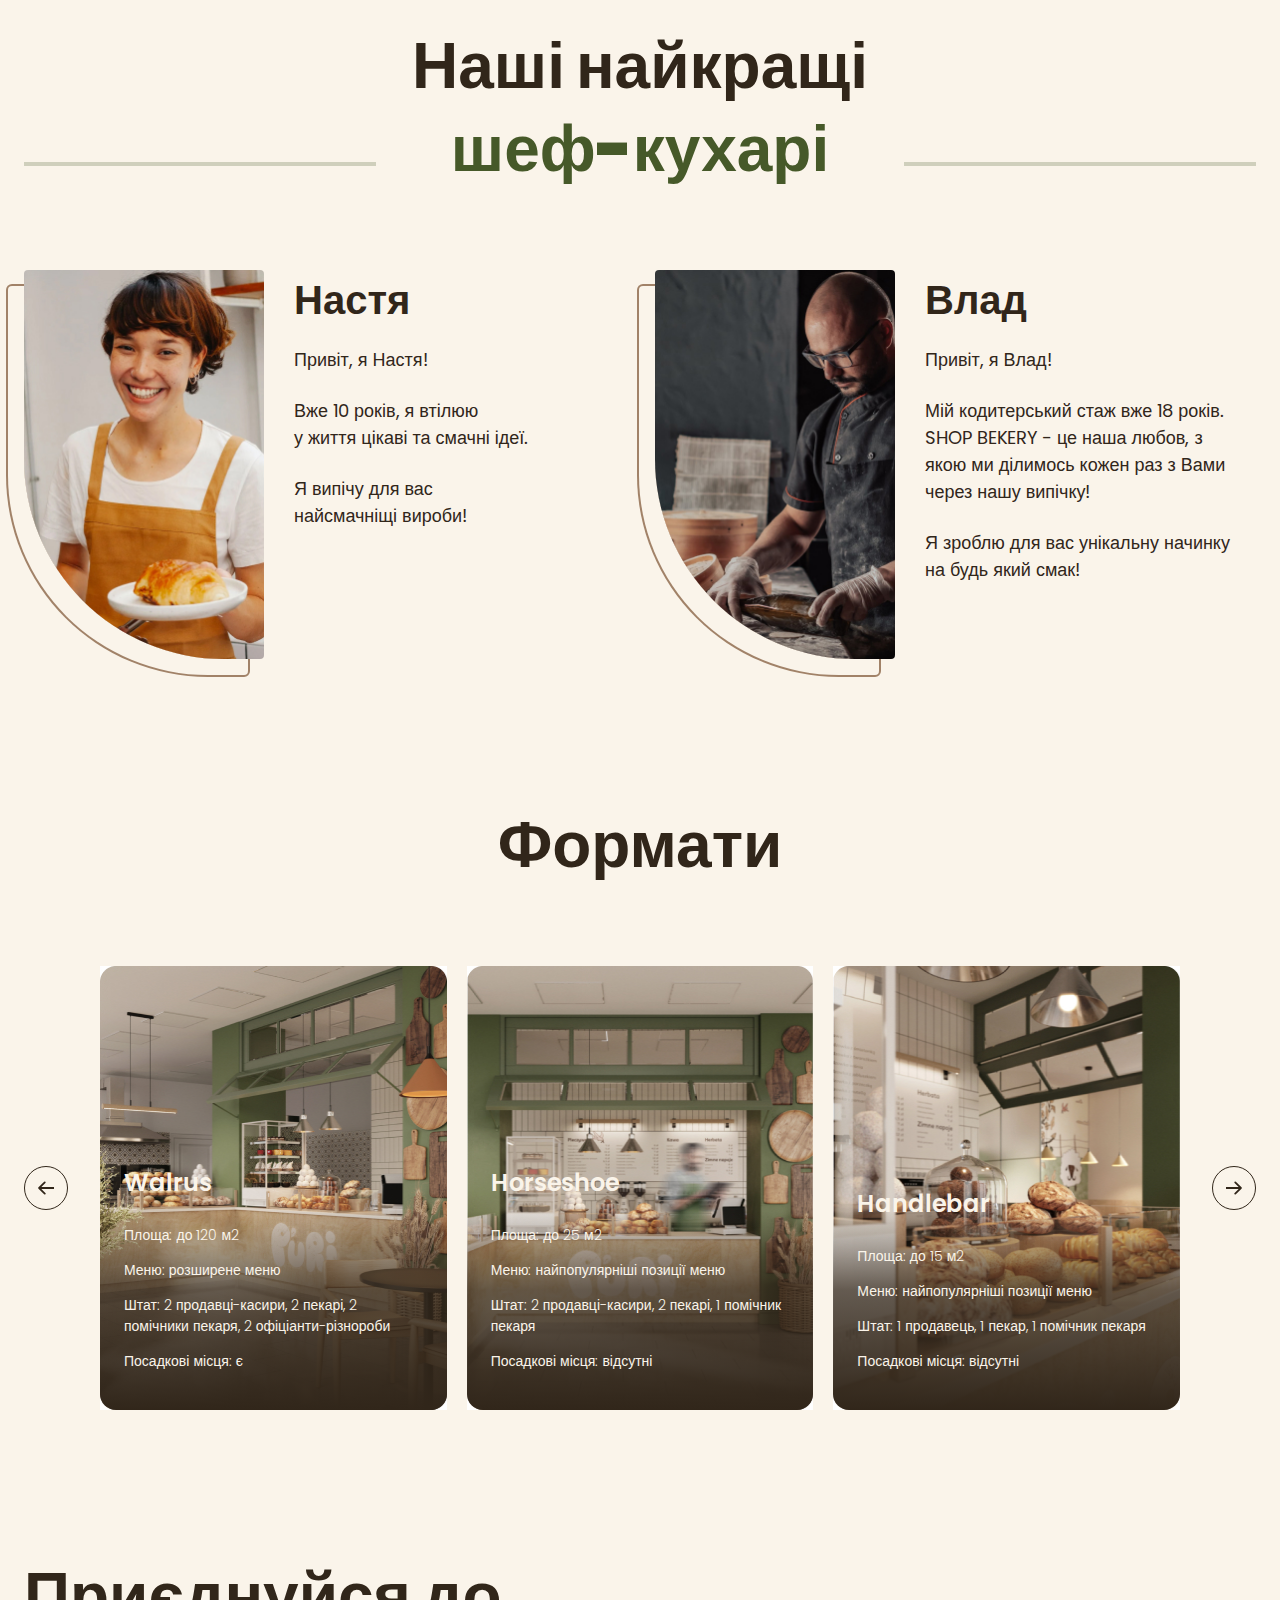
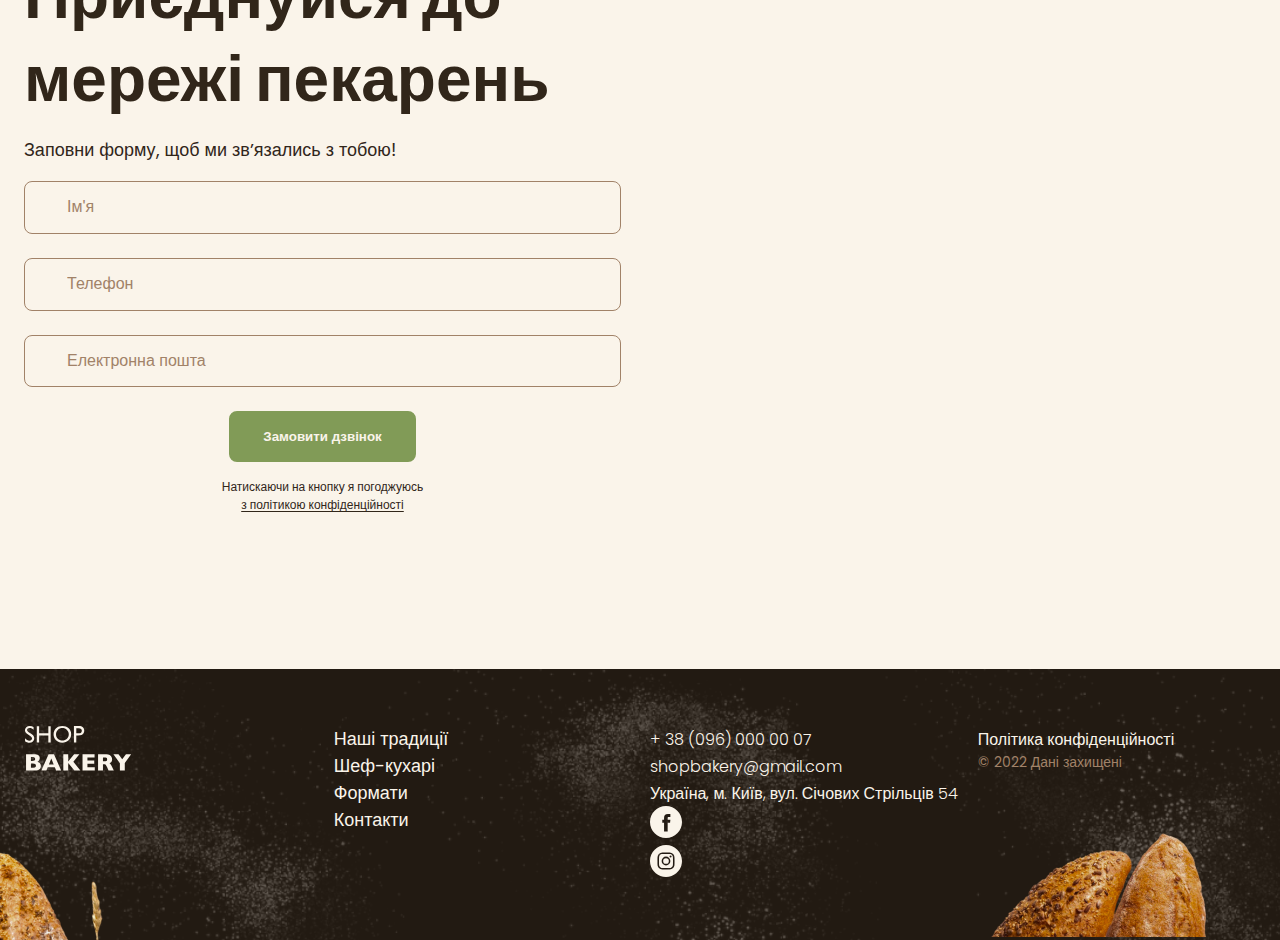
==== commit 361c1a35: "changed the contact-section, footer and modal section according to the BEM methodology" ====
--- a/index.html
+++ b/index.html
@@ -225,21 +225,21 @@
 
       <section class="contact-section section" id="contact-section">
         <div class="container">
-          <div class="contact-container">
-            <div class="contact-form">
-              <h2 class="contact-title section-title">
+          <div class="contact-section__container">
+            <div class="contact-section__form">
+              <h2 class="contact-section__title section__title">
                 Приєднуйся до мережі пекарень
               </h2>
               <p>Заповни форму, щоб ми звʼязались з тобою!</p>
               <!-- form -->
               <form name="contact-form" autocomplete="off">
-                <div class="form-field">
-                  <label class="form-label visually-hidden" for="user-name">
+                <div class="contact-section__form-field input">
+                  <label class="input__label visually-hidden" for="user-name">
                     Ім'я
                   </label>
                   <input
                     pattern="^^[Є-ЯҐа-їґ]+\s[Є-ЯҐа-їґ]+$"
-                    class="form-input"
+                    class="input__control"
                     type="text"
                     id="user-name"
                     name="user-name"
@@ -248,13 +248,13 @@
                   />
                 </div>
 
-                <div class="form-field">
-                  <label class="form-label visually-hidden" for="user-tel">
+                <div class="contact-section__form-field input">
+                  <label class="input__label visually-hidden" for="user-tel">
                     Телефон
                   </label>
                   <input
                     pattern="^\+[0-9]{12}"
-                    class="form-input"
+                    class="input__control"
                     type="tel"
                     id="user-tel"
                     name="user-tel"
@@ -262,13 +262,14 @@
                     required
                   />
                 </div>
-                <div class="form-field">
-                  <label class="form-label visually-hidden" for="user-email">
+
+                <div class="contact-section__form-field input">
+                  <label class="input__label visually-hidden" for="user-email">
                     Електронна пошта
                   </label>
 
                   <input
-                    class="form-input"
+                    class="input__control"
                     type="email"
                     id="user-email"
                     name="user-email"
@@ -277,19 +278,19 @@
                   />
                 </div>
 
-                <button class="form-button button" type="submit">
+                <button class="contact-section__button button" type="submit">
                   Замовити дзвінок
                 </button>
                 <p class="form-terms">
                   Натискаючи на кнопку я погоджуюсь
-                  <a class="form-terms-link" href="#"
+                  <a class="form-terms__link" href="#"
                     >з політикою конфіденційності</a
                   >
                 </p>
               </form>
             </div>
             <iframe
-              class="contact-map"
+              class="contact-section__map"
               title="Google maps"
               src="https://www.google.com/maps/embed?pb=!1m18!1m12!1m3!1d2540.1638712576914!2d30.48865857684021!3d50.456673086915266!2m3!1f0!2f0!3f0!3m2!1i1024!2i768!4f13.1!3m3!1m2!1s0x40d4ce637bfe1717%3A0x5370c2254ad1b952!2z0LLRg9C70LjRhtGPINCh0ZbRh9C-0LLQuNGFINCh0YLRgNGW0LvRjNGG0ZbQsiwgNTQsINCa0LjRl9CyLCAwMjAwMA!5e0!3m2!1suk!2sua!4v1701358318110!5m2!1suk!2sua"
               width="603"
@@ -305,14 +306,14 @@
     </main>
     <footer class="footer">
       <div class="container">
-        <div class="footer-container">
-          <nav class="footer-nav">
-            <div class="footer-logo">
+        <div class="footer__container">
+          <nav class="footer__nav">
+            <div class="footer__logo">
               <a href="#">
                 <img src="./images/logo.svg" alt="Логотип сучасної пекарні" />
               </a>
             </div>
-            <ul class="footer-menu">
+            <ul class="footer__menu">
               <li>
                 <a class="link" href="#traditions-section">Наші традиції</a>
               </li>
@@ -321,21 +322,21 @@
               <li><a class="link" href="#contact-section">Контакти</a></li>
             </ul>
           </nav>
-          <address class="footer-address">
-            <ul class="address-list">
-              <li>
-                <a class="address-link" href="tel:+380960000007">
+          <address class="footer__address">
+            <ul class="footer__list">
+              <li>
+                <a class="footer__address-link" href="tel:+380960000007">
                   + 38 (096) 000 00 07
                 </a>
               </li>
               <li>
-                <a class="address-link" href="mailto:shopbakery@gmail.com">
+                <a class="footer__address-link" href="mailto:shopbakery@gmail.com">
                   shopbakery@gmail.com
                 </a>
               </li>
               <li>
                 <a
-                  class="address-link"
+                  class="footer__address-link"
                   href="https://maps.app.goo.gl/zeaC7XxazHz6WxWD9"
                   target="_blank"
                 >
@@ -344,24 +345,24 @@
               </li>
               <li>
                 <a href="#">
-                  <svg class="address-icon" width="32" height="32">
+                  <svg class="footer__address-icon" width="32" height="32">
                     <use href="./images/icons.svg#icon-facebook"></use>
                   </svg>
                 </a>
               </li>
               <li>
                 <a href="#">
-                  <svg class="address-icon" width="32" height="32">
+                  <svg class="footer__address-icon" width="32" height="32">
                     <use href="./images/icons.svg#icon-instagram"></use>
                   </svg>
                 </a>
               </li>
             </ul>
-            <div class="address-info">
-              <a class="address-link" href="#" target="_blank">
+            <div class="footer__address-info">
+              <a class="footer__address-link" href="#" target="_blank">
                 Політика конфіденційності
               </a>
-              <p class="address-copyright">&copy; 2022 Дані захищені</p>
+              <p class="footer__address-copyright">&copy; 2022 Дані захищені</p>
             </div>
           </address>
         </div>
@@ -370,17 +371,17 @@
 
     <div class="backdrop is-hidden">
       <div class="modal">
-        <button class="modal-btn-close" type="button">Close</button>
+        <button class="modal__btn-close modal-btn-close" type="button">Close</button>
         <h2>Замовити дзвінок</h2>
         <p>Залишіть заявку та наш спеціаліст зв'яжеться з Вами!</p>
         <form name="modal-form" autocomplete="off">
-          <div class="form-field">
+          <div class="modal__form-field input">
             <label class="form-label visually-hidden" for="user-name">
               Ім'я
             </label>
             <input
               pattern="^^[Є-ЯҐа-їґ]+\s[Є-ЯҐа-їґ]+$"
-              class="form-input"
+              class="input__control"
               type="text"
               id="user-name"
               name="user-name"
@@ -389,13 +390,13 @@
             />
           </div>
 
-          <div class="form-field">
+          <div class="modal__form-field input">
             <label class="form-label visually-hidden" for="user-tel">
               Телефон
             </label>
             <input
               pattern="^\+[0-9]{12}"
-              class="form-input"
+              class="input__control"
               type="tel"
               id="user-tel"
               name="user-tel"
@@ -403,13 +404,14 @@
               required
             />
           </div>
-          <div class="form-field">
+          
+          <div class="modal__form-field input">
             <label class="form-label visually-hidden" for="user-email">
               Електронна пошта
             </label>
 
             <input
-              class="form-input"
+              class="input__control"
               type="email"
               id="user-email"
               name="user-email"
@@ -418,12 +420,12 @@
             />
           </div>
 
-          <button class="form-button button" type="submit">
+          <button class="modal__button button" type="submit">
             Замовити дзвінок
           </button>
           <p class="form-terms">
             Натискаючи на кнопку я погоджуюсь
-            <a class="form-terms-link" href="#">з політикою конфіденційності</a>
+            <a class="form-terms__link" href="#">з політикою конфіденційності</a>
           </p>
         </form>
       </div>
--- a/scss/main.min.css
+++ b/scss/main.min.css
@@ -1 +1 @@
-@font-face{font-display:swap;font-family:"Poppins";font-style:normal;font-weight:300;src:url("../fonts/poppins-v20-latin-300.woff2") format("woff2")}@font-face{font-display:swap;font-family:"Poppins";font-style:normal;font-weight:400;src:url("../fonts/poppins-v20-latin-regular.woff2") format("woff2")}@font-face{font-display:swap;font-family:"Poppins";font-style:normal;font-weight:600;src:url("../fonts/poppins-v20-latin-600.woff2") format("woff2")}@font-face{font-display:swap;font-family:"Poppins";font-style:normal;font-weight:900;src:url("../fonts/poppins-v20-latin-900.woff2") format("woff2")}:root{--color-primary-dark: #31261a;--color-primary-light: #faf4ea;--color-brand-dark: #465929;--color-brand-normal: #819b57;--color-brand-light: #cfcfbc;--color-secondary-dark: #a18268}*,*::before,*::after{box-sizing:border-box}body{color:var(--color-primary-dark);background-color:var(--color-primary-light);font-family:"Poppins",sans-serif;font-size:18px;font-weight:400;line-height:1.5;margin:0}h1,h2,h3,h4,h5,h6,p{margin-top:0}a{display:inline-block}address{font-style:normal}ul{margin:0;padding:0;list-style-type:none}.text-brand{color:var(--color-brand-normal)}.text-brand-dark{color:var(--color-brand-dark)}.text-bold{font-weight:600}.text-uppercase{text-transform:uppercase}.visually-hidden{position:absolute;left:-10000px;top:auto;width:1px;height:1px;overflow:hidden}.button{padding:16px 32px;color:var(--color-primary-light);font-weight:600;background-color:var(--color-brand-normal);border:2px solid var(--color-brand-normal);border-radius:8px;cursor:pointer;transition:background-color .3s,color .3s}.button:hover{color:var(--color-brand-dark);background-color:rgba(0,0,0,0)}.carousel-button{display:flex;align-items:center;justify-content:center;flex-shrink:0;width:44px;height:44px;padding:0;fill:var(--color-primary-dark);background-color:rgba(0,0,0,0);border-radius:50%;border:1px solid var(--color-primary-dark);cursor:pointer;transition:background-color .3s,fill .3s}.carousel-button:hover{background-color:var(--color-primary-dark);fill:var(--color-primary-light)}.carousel-button.next{transform:rotate(180deg)}.chef-card{display:flex;align-items:flex-start;gap:30px}.chef-card__photo{width:240px;border-radius:4px 4px 4px 200px;box-shadow:-16px 16px 0 0 var(--color-primary-light),-16px 16px 0 2px var(--color-secondary-dark)}.chef-card__title{margin-bottom:16px;font-size:40px;font-weight:600}.chef-card__text{margin-bottom:24px}.chef-card__text:last-child{margin-bottom:0}.format-card{position:relative;display:flex;flex-direction:column;justify-content:flex-end;height:444px;padding:24px;background-image:linear-gradient(180deg, rgba(49, 38, 26, 0) 55.21%, rgba(49, 38, 26, 0.71) 72.92%, #31261a 100%);border-radius:16px;transition:transform .3s}.format-card__image{position:absolute;z-index:-1;top:0;left:0;width:100%;height:100%}.format-card__title{color:var(--color-primary-light);font-size:24px;font-weight:600}.format-card:hover{transform:scale(1.05)}.format-card__text{font-size:14px;font-weight:300;color:var(--color-primary-light)}.link{color:var(--color-primary-light);text-decoration:none;transition:color .3s}.link:hover{color:var(--color-brand-normal)}.section{padding:48px 0}.section__title{font-size:64px;font-weight:900;line-height:1.3}.section__title--centered{text-align:center}.advantages-section{padding:16px 0;background-color:var(--color-brand-normal)}.advantages-section__list{display:flex;justify-content:space-between;gap:40px}.advantages-section__item{color:var(--color-primary-light);font-size:20px;font-weight:300}.chefs-section__title{position:relative;margin:0 auto 80px}.chefs-section__title::before,.chefs-section__title::after{display:block;position:absolute;bottom:24px;width:352px;border:2px solid var(--color-brand-light);content:""}.chefs-section__title::before{left:0}.chefs-section__title::after{right:0}.chefs-section__list{display:flex;gap:40px 30px;flex-wrap:wrap}.chefs-section__item{flex-basis:calc((100% - 30px)/2)}.contact-section{padding-bottom:96px}.contact-container{display:flex;gap:32px}.contact-title{margin-bottom:16px}.contact-map{border:0;border-radius:16px;flex-shrink:0}.container{width:100%;max-width:1288px;margin:0 auto;padding:24px}.footer{padding:32px 0;position:relative;background-color:var(--color-primary-dark);background-image:url("../images/footer-background.png");background-repeat:no-repeat;background-position:center;background-size:cover}.footer::before,.footer::after{position:absolute;bottom:0;background-repeat:no-repeat;content:""}.footer::before{width:180px;height:120px;left:0;background-image:url("/images/decor-bread-small.png")}.footer::after{width:380px;height:190px;right:0;background-image:url("/images/decor-bread-large.png")}.footer-container{display:flex;gap:20px}.footer-nav,.footer-address{display:flex;flex-basis:50%;gap:20px}.footer-logo,.footer-menu{flex-grow:1}.address-list,.address-info{flex-grow:1}.address-link{color:var(--color-primary-light);font-size:16px;font-weight:300;text-decoration:none;transition:color .3s}.address-link:hover{color:var(--color-brand-normal)}.address-icon{fill:var(--color-primary-light);transition:fill .3s}.address-icon:hover{fill:var(--color-brand-normal)}.address-copyright{color:var(--color-secondary-dark);font-size:14px;transition:color .3s}.formats-section__container{display:flex;gap:32px;align-items:center}.formats-section__title{margin-bottom:80px}.formats-section__list{display:flex;gap:20px;flex-wrap:wrap}.formats-section__item{flex-basis:calc((100% - 40px)/3)}.form-field{margin-bottom:32px}.form-label{display:block}.form-input{padding:16px 42px;width:100%;font-size:16px;line-height:1.17;border:1px solid var(--color-secondary-dark);border-radius:8px;background-color:rgba(0,0,0,0)}.form-input:focus{border-color:var(--color-brand-normal);outline:none}.form-input::-moz-placeholder{color:var(--color-secondary-dark);font-size:16px;line-height:1.17}.form-input::placeholder{color:var(--color-secondary-dark);font-size:16px;line-height:1.17}.form-input:focus::-moz-placeholder{color:var(--color-primary-dark)}.form-input:focus::placeholder{color:var(--color-primary-dark)}.form-button{display:block;margin:0 auto 24px}.form-terms{margin:0 auto;max-width:220px;font-weight:500;font-size:12px;line-height:1.5;text-align:center}.form-terms-link{color:var(--color-primary-dark);text-underline-offset:2px}.header{position:absolute;top:0;left:0;width:100%;padding-top:32px}.header__container{display:flex;align-items:center;gap:40px}.header__nav{display:flex;align-items:center;flex-grow:1;gap:40px}.header__menu{display:flex;gap:64px;flex-grow:1;justify-content:center}.hero-section{padding:272px 0;background-image:linear-gradient(127deg, rgba(18, 18, 17, 0.78) 2.03%, rgba(18, 18, 17, 0.6) 58.46%, rgba(18, 18, 17, 0) 90.36%),url("../images/hero-section-background.jpg");background-repeat:no-repeat;background-position:center top;background-size:cover}.hero-section__title{margin-bottom:0;color:var(--color-primary-light);text-align:center;font-size:128px;font-weight:900}.backdrop{position:fixed;top:0;right:0;left:0;bottom:0;display:flex;justify-content:center;align-items:center;background-color:rgba(0,0,0,.5);padding:20px 0;transition:opacity .3s,visibility .3s}.backdrop.is-hidden{opacity:0;visibility:hidden;pointer-events:none}.modal{position:relative;width:100%;max-width:880px;height:100%;max-height:880px;padding:128px;background-color:var(--color-primary-light);border-radius:32px;overflow-y:auto}.modal-btn-close{position:absolute;top:40px;right:40px}.traditions-section{padding-top:96px}.traditions-section__container{display:flex;justify-content:space-between;gap:40px}.traditions-section__content{max-width:710px}.traditions-section__title{margin-bottom:42px}.traditions-section__text--limited{max-width:336px}/*# sourceMappingURL=main.min.css.map */+@font-face{font-display:swap;font-family:"Poppins";font-style:normal;font-weight:300;src:url("../fonts/poppins-v20-latin-300.woff2") format("woff2")}@font-face{font-display:swap;font-family:"Poppins";font-style:normal;font-weight:400;src:url("../fonts/poppins-v20-latin-regular.woff2") format("woff2")}@font-face{font-display:swap;font-family:"Poppins";font-style:normal;font-weight:600;src:url("../fonts/poppins-v20-latin-600.woff2") format("woff2")}@font-face{font-display:swap;font-family:"Poppins";font-style:normal;font-weight:900;src:url("../fonts/poppins-v20-latin-900.woff2") format("woff2")}:root{--color-primary-dark: #31261a;--color-primary-light: #faf4ea;--color-brand-dark: #465929;--color-brand-normal: #819b57;--color-brand-light: #cfcfbc;--color-secondary-dark: #a18268}*,*::before,*::after{box-sizing:border-box}body{color:var(--color-primary-dark);background-color:var(--color-primary-light);font-family:"Poppins",sans-serif;font-size:18px;font-weight:400;line-height:1.5;margin:0}h1,h2,h3,h4,h5,h6,p{margin-top:0}a{display:inline-block}address{font-style:normal}ul{margin:0;padding:0;list-style-type:none}.text-brand{color:var(--color-brand-normal)}.text-brand-dark{color:var(--color-brand-dark)}.text-bold{font-weight:600}.text-uppercase{text-transform:uppercase}.visually-hidden{position:absolute;left:-10000px;top:auto;width:1px;height:1px;overflow:hidden}.button{padding:16px 32px;color:var(--color-primary-light);font-weight:600;background-color:var(--color-brand-normal);border:2px solid var(--color-brand-normal);border-radius:8px;cursor:pointer;transition:background-color .3s,color .3s}.button:hover{color:var(--color-brand-dark);background-color:rgba(0,0,0,0)}.carousel-button{display:flex;align-items:center;justify-content:center;flex-shrink:0;width:44px;height:44px;padding:0;fill:var(--color-primary-dark);background-color:rgba(0,0,0,0);border-radius:50%;border:1px solid var(--color-primary-dark);cursor:pointer;transition:background-color .3s,fill .3s}.carousel-button:hover{background-color:var(--color-primary-dark);fill:var(--color-primary-light)}.carousel-button.next{transform:rotate(180deg)}.chef-card{display:flex;align-items:flex-start;gap:30px}.chef-card__photo{width:240px;border-radius:4px 4px 4px 200px;box-shadow:-16px 16px 0 0 var(--color-primary-light),-16px 16px 0 2px var(--color-secondary-dark)}.chef-card__title{margin-bottom:16px;font-size:40px;font-weight:600}.chef-card__text{margin-bottom:24px}.chef-card__text:last-child{margin-bottom:0}.format-card{position:relative;display:flex;flex-direction:column;justify-content:flex-end;height:444px;padding:24px;background-image:linear-gradient(180deg, rgba(49, 38, 26, 0) 55.21%, rgba(49, 38, 26, 0.71) 72.92%, #31261a 100%);border-radius:16px;transition:transform .3s}.format-card__image{position:absolute;z-index:-1;top:0;left:0;width:100%;height:100%}.format-card__title{color:var(--color-primary-light);font-size:24px;font-weight:600}.format-card:hover{transform:scale(1.05)}.format-card__text{font-size:14px;font-weight:300;color:var(--color-primary-light)}.input__label{display:block}.input__control{padding:16px 42px;width:100%;font-size:16px;line-height:1.17;border:1px solid var(--color-secondary-dark);border-radius:8px;background-color:rgba(0,0,0,0)}.input__control:focus{border-color:var(--color-brand-normal);outline:none}.input__control::-moz-placeholder{color:var(--color-secondary-dark);font-size:16px;line-height:1.17}.input__control::placeholder{color:var(--color-secondary-dark);font-size:16px;line-height:1.17}.input__control:focus::-moz-placeholder{color:var(--color-primary-dark)}.input__control:focus::placeholder{color:var(--color-primary-dark)}.link{color:var(--color-primary-light);text-decoration:none;transition:color .3s}.link:hover{color:var(--color-brand-normal)}.section{padding:48px 0}.section__title{font-size:64px;font-weight:900;line-height:1.3}.section__title--centered{text-align:center}.advantages-section{padding:16px 0;background-color:var(--color-brand-normal)}.advantages-section__list{display:flex;justify-content:space-between;gap:40px}.advantages-section__item{color:var(--color-primary-light);font-size:20px;font-weight:300}.chefs-section__title{position:relative;margin:0 auto 80px}.chefs-section__title::before,.chefs-section__title::after{display:block;position:absolute;bottom:24px;width:352px;border:2px solid var(--color-brand-light);content:""}.chefs-section__title::before{left:0}.chefs-section__title::after{right:0}.chefs-section__list{display:flex;gap:40px 30px;flex-wrap:wrap}.chefs-section__item{flex-basis:calc((100% - 30px)/2)}.contact-section{padding-bottom:96px}.contact-section__container{display:flex;gap:32px}.contact-section__title{margin-bottom:16px}.contact-section__form-field{margin-bottom:24px}.contact-section__button{display:block;margin:0 auto 16px}.contact-section__map{border:0;border-radius:16px;flex-shrink:0}.container{width:100%;max-width:1288px;margin:0 auto;padding:24px}.footer{padding:32px 0;position:relative;background-color:var(--color-primary-dark);background-image:url("../images/footer-background.png");background-repeat:no-repeat;background-size:cover;background-position:center}.footer::before,.footer::after{position:absolute;bottom:0;background-repeat:no-repeat;content:""}.footer::before{width:180px;height:120px;left:0;background-image:url("/images/decor-bread-small.png")}.footer::after{width:380px;height:190px;right:0;background-image:url("/images/decor-bread-large.png")}.footer__container{display:flex;gap:20px}.footer__nav,.footer__address{display:flex;flex-basis:50%;gap:20px}.footer__logo,.footer__menu{flex-grow:1}.footer__address-list,.footer__address-info{flex-grow:1}.footer__address-link{color:var(--color-primary-light);font-size:16px;font-weight:300;text-decoration:none;transition:color .3s}.footer__address-link:hover{color:var(--color-brand-normal)}.footer__address-icon{fill:var(--color-primary-light);transition:fill .3s}.footer__address-icon:hover{fill:var(--color-brand-normal)}.footer__address-copyright{color:var(--color-secondary-dark);font-size:14px;transition:color .3s}.form-terms{margin:0 auto;max-width:220px;font-weight:500;font-size:12px;line-height:1.5;text-align:center}.form-terms__link{color:var(--color-primary-dark);text-underline-offset:2px}.formats-section__container{display:flex;gap:32px;align-items:center}.formats-section__title{margin-bottom:80px}.formats-section__list{display:flex;gap:20px;flex-wrap:wrap}.formats-section__item{flex-basis:calc((100% - 40px)/3)}.header{position:absolute;top:0;left:0;width:100%;padding-top:32px}.header__container{display:flex;align-items:center;gap:40px}.header__nav{display:flex;align-items:center;flex-grow:1;gap:40px}.header__menu{display:flex;gap:64px;flex-grow:1;justify-content:center}.hero-section{padding:272px 0;background-image:linear-gradient(127deg, rgba(18, 18, 17, 0.78) 2.03%, rgba(18, 18, 17, 0.6) 58.46%, rgba(18, 18, 17, 0) 90.36%),url("../images/hero-section-background.jpg");background-repeat:no-repeat;background-position:center top;background-size:cover}.hero-section__title{margin-bottom:0;color:var(--color-primary-light);text-align:center;font-size:128px;font-weight:900}.backdrop{position:fixed;top:0;right:0;left:0;bottom:0;display:flex;justify-content:center;align-items:center;background-color:rgba(0,0,0,.5);padding:20px 0;transition:opacity .3s,visibility .3s}.backdrop.is-hidden{opacity:0;visibility:hidden;pointer-events:none}.modal{position:relative;width:100%;max-width:880px;height:100%;max-height:880px;padding:128px;background-color:var(--color-primary-light);border-radius:32px;overflow-y:auto}.modal__btn-close{position:absolute;top:40px;right:40px}.modal__form-field{margin-bottom:32px}.modal__button{display:block;margin:0 auto 24px}.traditions-section{padding-top:96px}.traditions-section__container{display:flex;justify-content:space-between;gap:40px}.traditions-section__content{max-width:710px}.traditions-section__title{margin-bottom:42px}.traditions-section__text--limited{max-width:336px}/*# sourceMappingURL=main.min.css.map */